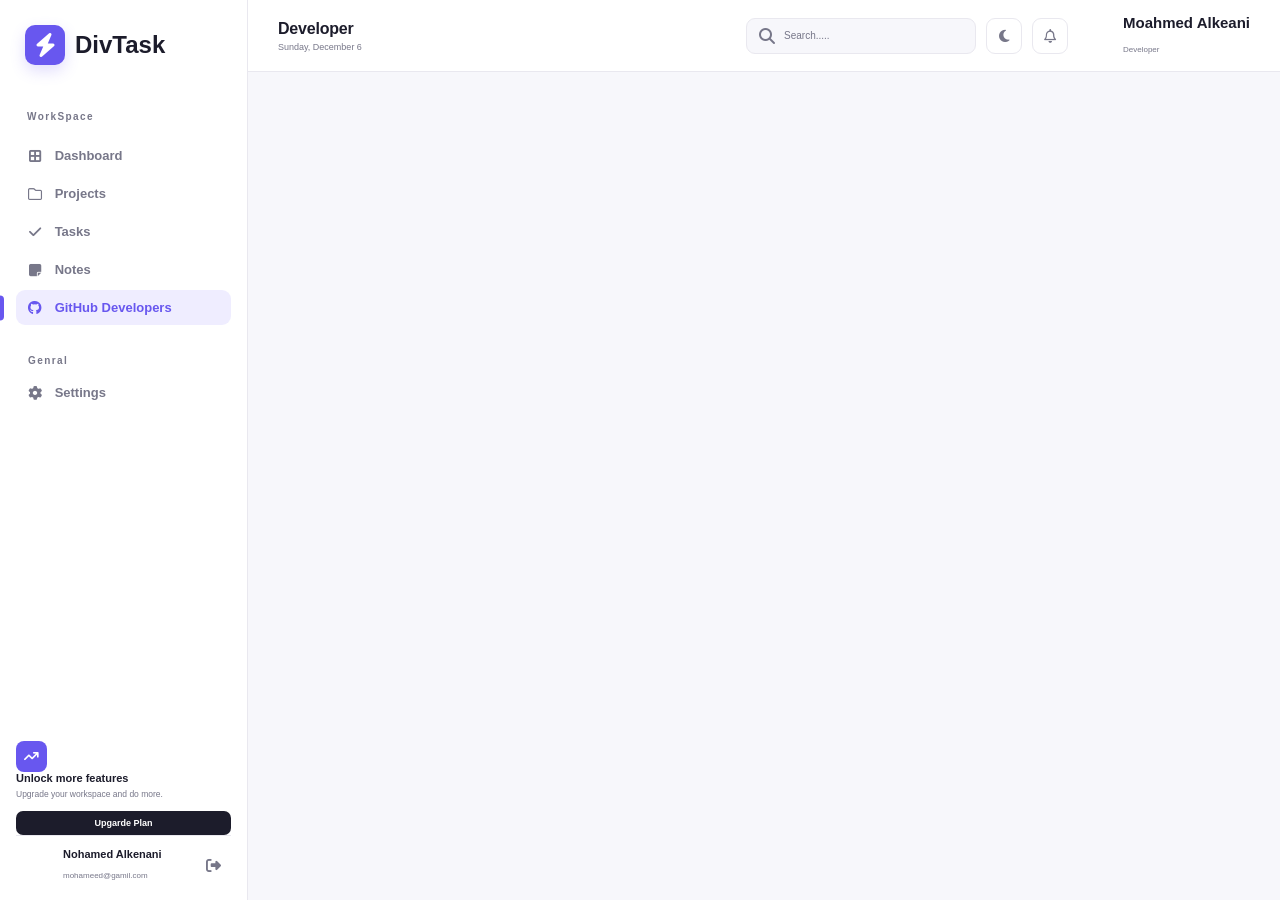
==== developers.html @ 30afe136 "Convert SideBar And Header To Components , build Logic Dark And Light Mode And Bulid Time  Logic For" ====
<!doctype html>
<html lang="en">
  <head>
    <meta charset="UTF-8" />
    <meta name="viewport" content="width=device-width, initial-scale=1.0" />
    <!--? Font Awesome -->
    <link
      rel="stylesheet"
      href="https://cdnjs.cloudflare.com/ajax/libs/font-awesome/6.7.2/css/all.min.css"
    />
    <link rel="stylesheet" href="./css/style.css" />
    <link rel="stylesheet" href="./css/responsive.css" />
    <title>Document</title>
  </head>
  <body>
    <!--? Start SideBar Container  -->
    <aside id="sidebar"></aside>
    <!--? End SideBar Container  -->

    <!--? Start Header Container  -->
    <header id="header"></header>
    <!--? End Header Container  -->

    <script src="./js/sidebar.js"></script>

    <script src="./js/main.js"></script>
  </body>
</html>
---- css/style.css ----
/* ? Root */

:root {
  font-family: "Inter", sans-serif;
  --primary: #6857ef;
  --primary-soft: #efedff;

  --bg: #f7f7fb;
  --surface: #ffffff;

  --text: #1c1c2b;
  --muted: #777789;

  --border: #e9e8ef;

  --purple: #6857ef;
  --purple-soft: #eeebff;

  --blue: #367de7;
  --blue-soft: #e8f1ff;

  --green: #15987d;
  --green-soft: #e3f7f0;

  --orange: #c18123;
  --orange-soft: #fff2dd;

  --red: #d95566;
  --red-soft: #fff0f1;

  --shadow: 0 8px 30px rgba(37, 31, 76, 0.055);
  --radius: 12px;
  --transition: 0.3s;

  --glass-important-bg: rgba(255, 244, 191, 0.55);
  --glass-important-border: rgba(255, 220, 100, 0.35);
  --glass-normal-bg: rgba(255, 255, 255, 0.55);
  --glass-normal-border: rgba(255, 255, 255, 0.4);
  --glass-blur: 12px;
}
/*? Dark Mode  */

body.dark {
  --bg: #12121a;
  --surface: #1b1b26;

  --text: #f1f0f7;
  --muted: #9b9aaa;

  --border: #30303e;

  --primary-soft: #2c2751;
  --purple-soft: #2c2751;
  --blue-soft: #1e304c;
  --green-soft: #193c34;
  --orange-soft: #44351f;
  --red-soft: #43252c;

  --shadow: 0 10px 30px rgba(0, 0, 0, 0.2);

  --glass-important-bg: rgba(255, 220, 100, 0.18);
  --glass-important-border: rgba(255, 220, 100, 0.25);
  --glass-normal-bg: rgba(255, 255, 255, 0.1);
  --glass-normal-border: rgba(255, 255, 255, 0.15);
}
/*? Global  */
* {
  box-sizing: border-box;
}
html {
  scroll-behavior: smooth;
}
body {
  margin: 0;
  padding: 0;
  background: var(--bg);
  color: var(--text);
  font-family: "Inter", sans-serif;
  transition:
    background var(--transition),
    color var(--transition);
}
button,
input {
  font-family: inherit;
}
button {
  cursor: pointer;
}
a {
  text-decoration: none;
}
p,
h2,
h2,
h3 {
  margin-top: 0;
}

/* ? Shared Color */
.stat-icon.purple,
.icon-date.purple,
.day.purple,
.btns.purple {
  background: var(--purple-soft);
  color: var(--purple);
}
.stat-icon.blue,
.icon-date.blue,
.day.blue,
.btns.blue {
  background: var(--blue-soft);
  color: var(--blue);
}
.stat-icon.orange,
.icon-date.orange,
.day.orange,
.btns.orange {
  background: var(--orange-soft);
  color: var(--orange);
}
.stat-icon.green,
.icon-date.green,
.day.green,
.btns.green {
  background: var(--green-soft);
  color: var(--green);
}
.stat-icon.red,
.icon-date.red,
.day.red,
.btns.red {
  background: var(--red-soft);
  color: var(--red);
}

/* ? SideBar  */
#sidebar {
  position: fixed;
  top: 0;
  left: 0;
  width: 248px;
  height: 100vh;
  display: flex;
  flex-direction: column;
  padding: 25px 16px 18px;
  background: var(--surface);
  border-right: 1px solid var(--border);
  z-index: 100;
  transition:
    background var(--transition),
    border-color var(--transition),
    transform var(--transition);
}

/* ? SideBar Logo  */
.logo {
  display: flex;
  align-items: center;
  gap: 10px;
  padding: 0 9px 28px;
  color: var(--text);
  font-size: 24px;
  font-weight: 700;
}
.logo .icon {
  width: 40px;
  height: 40px;
  display: grid;
  place-items: center;
  background: var(--primary);
  color: white;
  border-radius: 10px;
  font-size: 24px;
  box-shadow: 0 6px 15px rgba(104, 87, 239, 0.2);
}
.colse-bar {
  display: none;
  background: none;
  border: none;
  margin-left: 5px;
  color: var(--muted);
  font-size: 25px;
}
.list {
  flex: 1;
}
.list > p {
  margin: 18px 11px 10px;
  color: var(--muted);
  font-size: 10px;
  font-weight: 700;
  letter-spacing: 1.4px;
}
nav ul {
  padding: 0;
}
nav ul li {
  position: relative;
  display: flex;
  align-items: center;
  gap: 12px;
  margin-bottom: 3px;
  padding: 10px 12px;
  color: var(--muted);
  border-radius: 9px;
  font-size: 13px;
  font-weight: 600;
  transition:
    color var(--transition),
    background var(--transition);
}
nav ul li:not(.genral-tittle):hover {
  color: var(--text);
  background: var(--bg);
}
nav ul li i {
  width: 17px;
  text-align: center;
  font-size: 14px;
}
nav ul li a {
  width: 100%;
  font-size: inherit;
  color: inherit;
}

nav em {
  font-style: normal;
  font-size: 10px;
  color: var(--primary);
  background: var(--surface);
  padding: 2px 6px;
  border-radius: 10px;
}

nav ul li.active {
  color: var(--primary);
  background: var(--primary-soft);
}
nav ul li.active::before {
  content: "";
  position: absolute;
  left: -16px;
  top: 50%;
  width: 4px;
  height: 25px;
  background: var(--primary);
  border-radius: 0 5px 5px 0;
  transform: translateY(-50%);
}
nav ul li.genral-tittle {
  margin-top: 20px;
  padding: 10px 12px 6px;
  color: var(--muted);
  font-size: 10px;
  letter-spacing: 1.4px;
}
nav ul li.genral-tittle p {
  margin: 0;
}

/* ? SideBar Bottom */

#sidebar-bottom {
  margin-top: auto;
}
.upgarde > i {
  width: 31px;
  height: 31px;
  min-height: 31px;
  display: grid;
  place-items: center;
  background: var(--primary);
  color: white;
  border-radius: 8px;
  font-size: 13px;
}
.upgarde > div {
  flex: 1;
}
.upgarde > p {
  margin: 0 0 4px;
  color: var(--text);
  font-size: 11px;
  font-weight: 700;
}
.upgarde small {
  display: block;
  color: var(--muted);
  font-size: 8.5px;
  line-height: 1.5;
}
.upgarde button {
  width: 100%;
  margin-top: 10px;
  padding: 7px;
  border: 0;
  border-radius: 7px;
  background: var(--text);
  color: var(--surface);
  font-size: 9px;
  font-weight: 600;
  transition: var(--transition);
}
.upgarde button:hover {
  opacity: 0.85;
}
.info-user {
  display: flex;
  align-items: center;
  gap: 9px;
  padding: 12px 4px 0;
  border-top: 1px solid var(--border);
}
.imge-profile {
  width: 34px;
  height: 34px;
  min-height: 34px;
  display: grid;
  place-items: center;
  background: linear-gradient(145deg, var(--primary));
  color: white;
  border-radius: 9px;
  font-size: 9px;
  font-weight: 700;
}
.info-user > div:nth-child(2) {
  flex: 1;
  min-width: 0;
}
.info-user p {
  margin: 0 0 4px;
  color: var(--text);
  font-size: 11px;
  font-weight: 700;
}
.info-user small {
  color: var(--muted);
  font-size: 8px;
}

.log-out {
  border: 0;
  background-color: transparent;
  color: var(--muted);
  font-size: 15px;
  transition: var(--transition);
}
.log-out:hover {
  color: var(--red);
}
/*? Header */
#header {
  position: sticky;
  top: 0;
  z-index: 50;
  height: 72px;
  margin-left: 248px;
  padding: 0 30px;
  display: flex;
  align-items: center;
  justify-content: space-between;
  background: var(--surface);
  border-bottom: 1px solid var(--border);
  transition:
    background var(--transition),
    border-color var(--transition);
}
.section-name {
  display: flex;
  gap: 10px;
  align-items: center;
  position: relative;
}
.section-name h2 {
  margin: 0 0 4px;
  color: var(--text);
  font-size: 16px;
  letter-spacing: -0.2px;
}
.section-name .date {
  margin: 0;
  color: var(--muted);
  font-size: 9px;
}
.header-action {
  display: flex;
  align-items: center;
  gap: 10px;
}
.search-box {
  position: relative;
}
.search-box::before {
  content: "\f002";
  position: absolute;
  left: 13px;
  top: 50%;
  color: var(--muted);
  font-family: "Font Awesome 6 Free";
  font-weight: 900;
  transform: translateY(-50%);
  pointer-events: none;
}
.search-box input {
  width: 230px;
  height: 36px;
  padding: 0 12px 0 37px;
  outline: none;
  border: 1px solid var(--border);
  border-radius: 9px;
  background: var(--bg);
  color: var(--text);
  font-size: 10px;
  transition: var(--transition);
}
.search-box input::placeholder {
  color: var(--muted);
}

.search-box input:focus {
  border-color: var(--primary);
  box-shadow: 0 0 0 3px var(--primary-soft);
}

/*? Header Btns */
.btns {
  width: 36px;
  height: 36px;
  display: grid;
  place-items: center;
  border: 1px solid var(--border);
  border-radius: 9px;
  background: var(--surface);
  color: var(--muted);
  font-size: 14px;
  transition: var(--transition);
}

.btns:hover {
  color: var(--primary);
  background: var(--primary-soft);
  border-color: var(--primary);
}

.bar {
  display: none;
}

/*? Notifications  */
.notifications-list {
  display: none;
  position: absolute;
  width: 340px;
  overflow: hidden;
  text-align: center;
  top: 61px;
  right: 20px;
}

.notifications-list .heading p {
  margin: 0;
  font-size: 12px;
  font-weight: bold;
}
.notifications-list .heading button {
  font-size: 10px;
  color: var(--primary);
}
.notifications-list .icon {
  color: var(--purple);
  background: var(--purple-soft);
  width: 30px;
  height: 30px;
  font-size: 15px;
  margin: auto auto 15px;
  border-radius: 50%;
  display: flex;
  align-items: center;
  justify-content: center;
}
.notifications-list.open {
  display: block;
}
.notifications-list .reslut {
  padding: 22px 0 26px;
}
.notifications-list .reslut h2 {
  margin: 0;
  color: var(--muted);
  font-size: 14px;
}
/*? Header User  */
.header-user {
  display: flex;
  align-items: center;
  gap: 9px;
  margin-left: 2px;
}
.header-user .name {
  margin: 0 0 3px;
  color: var(--text);
  font-size: 10px;
}
.header-user .name small {
  color: var(--muted);
  font-size: 8px;
}

/* ? Page */
.page {
  min-height: calc(100vh - 72px);
  margin-left: 248px;
  padding: 28px 30px 40px;
  animation: feedUp 0.35s ease;
}
.welcome-section {
  display: flex;
  justify-content: space-between;
  align-items: center;
  margin-bottom: 25px;
}
.welcome-section > div:first-child > p {
  margin: 0 0 8px;
  color: var(--primary);
  font-size: 9px;
  font-weight: 800;
  letter-spacing: 1.5px;
}
.welcome-section .user-name {
  margin: 0 0 6px;
  color: var(--text);
  font-size: 25px;
  letter-spacing: -0.8px;
}

.welcome-section h3 {
  margin: 0;
  color: var(--muted);
  font-size: 11px;
  font-weight: 400;
}

/* ? Action Btn */
.control-btn {
  display: flex;
  gap: 8px;
}

.add-task,
.new-project {
  height: 37px;
  display: flex;
  align-items: center;
  justify-content: center;
  gap: 7px;
  padding: 0 14px;
  border-radius: 9px;
  font-size: 10px;
  font-weight: 600;
  transition: var(--transition);
}
.add-task:hover,
.new-project:hover {
  transform: translateY(-2px);
}
.add-task {
  background: var(--surface);
  color: var(--text);
  border: 1px solid var(--border);
}
.new-project {
  background: var(--primary);
  color: white;
  border: 1px solid var(--border);
}
/* ? Dashbaord State Grid */

.state-grid {
  display: grid;
  grid-template-columns: repeat(4, 1fr);
  gap: 14px;
  margin-bottom: 14px;
}
.state-card {
  padding: 16px;
  background: var(--surface);
  border: 1px solid var(--border);
  border-radius: 13px;
  box-shadow: var(--shadow);
  transition:
    transform var(--transition),
    background var(--transition),
    border-color var(--transition);
}
.state-card:hover {
  transform: translateY(-2px);
}
/* ? icons Container */

.icons {
  display: flex;
  align-items: center;
  justify-content: space-between;
}

.icons > button {
  border: 0;
  background: transparent;
  color: var(--muted);
  font-size: 15px;
}
.stat-icon {
  width: 35px;
  height: 35px;
  display: grid;
  place-items: center;
  border-radius: 9px;
  font-size: 14px;
}
.state-card > p {
  margin: 14px 0 4px;
  color: var(--muted);
  font-size: 10px;
}
.state-card > h2 {
  margin: 0 0 5px;
  color: var(--text);
  font-size: 23px;
}
.state-card small {
  color: var(--muted);
  font-size: 8.5px;
}
.state-card small.positive {
  color: var(--green);
}
.stat-value {
  display: flex;
  justify-content: space-between;
  align-items: center;
}
.mini-range {
  width: 27px;
  height: 27px;
  border-radius: 50%;
  background: conic-gradient(var(--primary) 68%, var(--border) 0);
  display: grid;
  place-items: center;
}

/*? Dashboard Grid  */

.dashboard-grid {
  display: grid;
  grid-template-columns: repeat(2, minmax(0, 1fr));
  gap: 20px;
  margin-top: 24px;
}
.card {
  padding: 17px;
  background-color: var(--surface);
  border: 1px solid var(--border);
  border-radius: 13px;
  box-shadow: var(--shadow);
  transition:
    background var(--transition),
    border-color var(--transition);
}
.heading-card {
  display: flex;
  align-items: center;
  justify-content: space-between;
}
.heading-card h3 {
  margin: 0;
  color: var(--text);
  font-size: 13px;
}
.heading-card > .btns {
  width: 31px;
  height: 31px;
  font-size: 12px;
}
.card-description {
  margin: 5px 0 15px;
  color: var(--muted);
  font-size: 9px;
}
.veiw-all {
  display: flex;
  align-items: center;
  cursor: pointer;
  gap: 6px;
  border: 0;
  background: transparent;
  color: var(--primary);
  font-size: 9px;
  font-weight: 600;
  transition: var(--transition);
}
.veiw-all i {
  font-size: 8px;
}
.veiw-all:hover {
  gap: 9px;
}

/*? Dashboard Project Rows */
.project-rows {
  margin-top: 11px;
}
.project-row {
  display: flex;
  align-items: center;
  gap: 10px;
  padding: 9px 0;
}

.project-info {
  flex: 1;
  min-width: 0;
}
.project-info > div:first-child {
  display: flex;
  align-items: center;
  justify-content: space-between;
  margin-bottom: 7px;
}
.project-row b {
  color: var(--text);
  font-size: 10px;
}

.project-info small {
  color: var(--muted);
  font-size: 8px;
}

/* ? Progress Bar */

.progress {
  width: 100%;
  height: 5px;
  overflow: hidden;
  background: var(--bg);
  border-radius: 10px;
}
.progress span {
  display: block;
  height: 100%;
  border-radius: inherit;
  transform: width 0.8s ease;
}
.progress span.pruple {
  background: var(--purple);
}
.progress span.blue {
  background: var(--blue);
}
.progress span.green {
  background: var(--green);
}
.progress span.orange {
  background: var(--orange);
}
.progress span.red {
  background: var(--red);
}
.present {
  min-width: 30px;
  color: var(--text);
  text-align: right;
  font-size: 10px;
  font-weight: 600;
}

/*? Upcoming Deadline  */
.deadline-list {
  display: flex;
  align-items: center;
  gap: 10px;
  padding: 10px 0;
  border-bottom: 1px solid var(--border);
}
.deadline-list:last-child {
  border-bottom: 0;
}
.icon-date {
  width: 34px;
  height: 38px;
  min-width: 34px;
  display: grid;
  place-items: center;
  text-align: center;
  border-radius: 8px;
}

.icon-date b {
  font-size: 12px;
}
.icon-date small {
  font-size: 7px;
}
.deadline-list .info {
  flex: 1;
  min-width: 0;
}
.deadline-list .info {
  margin: 0 0 4px;
  color: var(--text);
  font-size: 9px;
}
.day {
  width: max-content;
  padding: 4px 7px;
  border-radius: 10px;
  font-size: 7px;
  font-weight: 600;
}
/* ? Tasks Table */
.recent-tasks {
  margin-top: 24px;
}
.table-rows .table-head {
  padding: 12px 6px 9px;
  color: var(--muted);
  font-size: 7.5px;
  font-weight: 700;
  letter-spacing: 0.5px;
  border-top: 1px solid var(--border);
  margin-top: 10px;
}

.table-rows .table-head,
.table-rows .table-body > div {
  display: grid;
  grid-template-columns: 2.1fr 1.5fr 0.8fr 1fr 0.75fr 25px;
  align-items: center;
  gap: 12px;
}

.table-rows .table-body > div {
  padding: 12px 6px;
  border-top: 1px solid var(--border);
  font-size: 9px;
}

.table-rows .table-body div b:first-of-type {
  display: flex;
  align-items: center;
  gap: 5px;
}

.table-rows .table-body div span:first-of-type {
  color: var(--muted);
}

.table-rows .table-body div .due-date {
  display: flex;
  align-items: center;
  gap: 5px;
}

.table-rows .table-body div .due-date.crrunt {
  color: var(--red);
}

.table-rows .table-body div .due-date.tomorrow {
  color: var(--purple);
}

.table-rows .table-body div .due-date.other {
  color: var(--muted);
}

.table-rows .table-body div > button {
  background: none;
  border: none;
  color: var(--muted);
}

input[type="checkbox"]:checked + span {
  text-decoration: line-through;
}
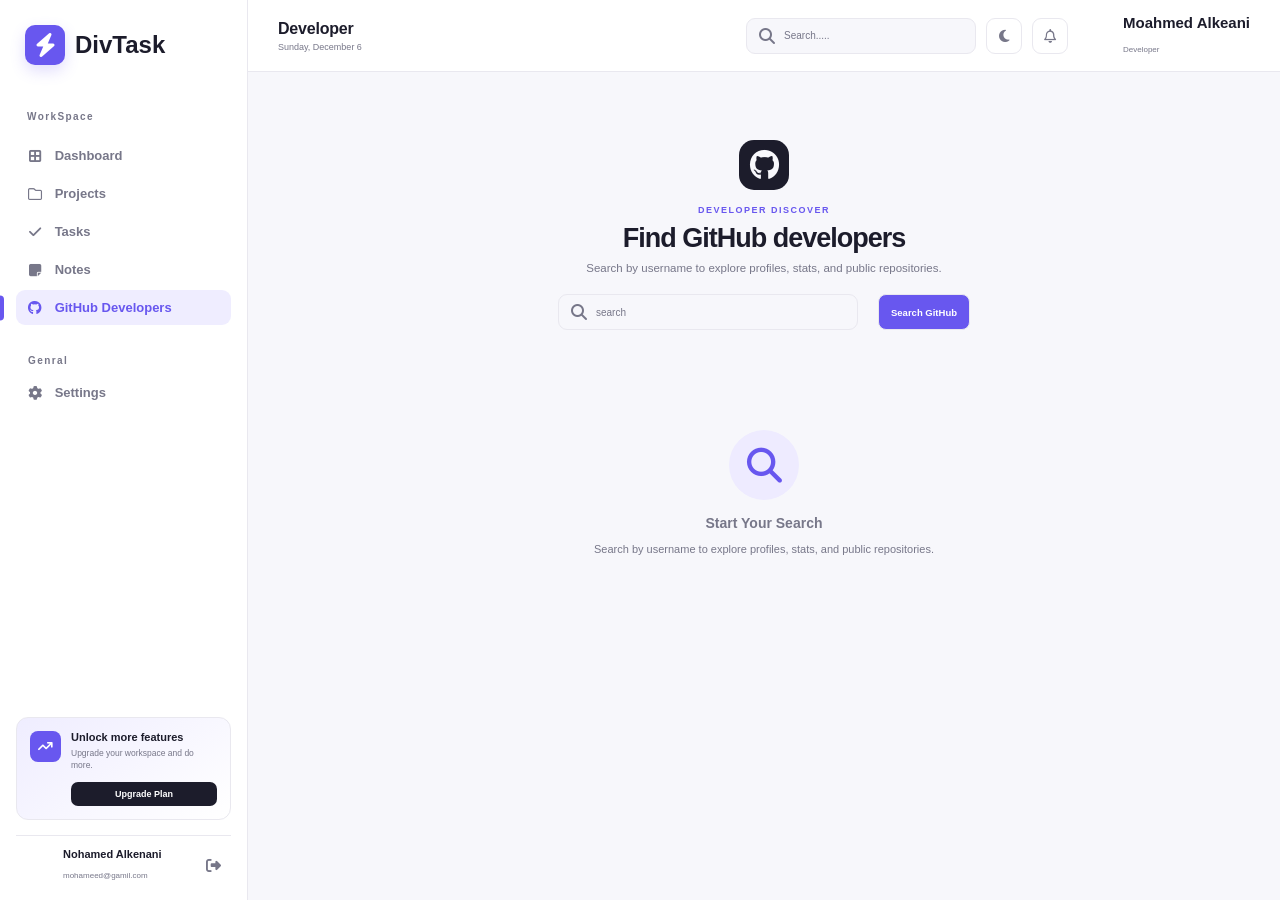
==== commit 3f8b2dcd: "Bulid  All Page In Website And Styling All Page" ====
--- a/developers.html
+++ b/developers.html
@@ -20,7 +20,41 @@
     <!--? Start Header Container  -->
     <header id="header"></header>
     <!--? End Header Container  -->
-
+    <!--? Start Dev Page  -->
+    <div class="page developer">
+      <!--? Start GitHub Hero  -->
+      <div class="github-hero">
+        <div class="icon"><i class="fa-brands fa-github"></i></div>
+        <p>DEVELOPER DISCOVER</p>
+        <h1>Find GitHub developers</h1>
+        <h3>
+          Search by username to explore profiles, stats, and public
+          repositories.
+        </h3>
+        <!--? Start Tolbar Search  -->
+        <div class="tolbar">
+          <div class="search-box">
+            <input type="text" placeholder="search" class="repo-user" />
+          </div>
+          <button class="searchBtn">Search GitHub</button>
+        </div>
+        <!--? End Tolbar Search  -->
+      </div>
+      <!--? End GitHub Hero  -->
+      <div class="result-search">
+        <div class="empty-result">
+          <div>
+            <i class="fas fa-search"></i>
+          </div>
+          <h2>Start Your Search</h2>
+          <p>
+            Search by username to explore profiles, stats, and public
+            repositories.
+          </p>
+        </div>
+      </div>
+    </div>
+    <!--? End Dev Page  -->
     <script src="./js/sidebar.js"></script>
 
     <script src="./js/main.js"></script>
--- a/css/style.css
+++ b/css/style.css
@@ -115,23 +115,56 @@
 .stat-icon.orange,
 .icon-date.orange,
 .day.orange,
-.btns.orange {
+.btns.orange,
+.badge.Meduim {
   background: var(--orange-soft);
   color: var(--orange);
 }
 .stat-icon.green,
 .icon-date.green,
 .day.green,
-.btns.green {
+.btns.green,
+.badge.low {
   background: var(--green-soft);
   color: var(--green);
 }
 .stat-icon.red,
 .icon-date.red,
 .day.red,
-.btns.red {
+.btns.red,
+.badge.High {
   background: var(--red-soft);
   color: var(--red);
+}
+
+/* ? Task Padges */
+
+.badge {
+  width: max-content;
+  padding: 3px 7px;
+  border-radius: 10px;
+  font-size: 7px;
+  font-weight: 600px;
+}
+.badge.state-in-Progress {
+  color: var(--orange);
+  background: var(--orange-soft);
+}
+.badge.state-in-Complited {
+  color: var(--green);
+  background: var(--green-soft);
+}
+.badge.state-in-Overdue {
+  color: var(--red);
+  background: var(--red-soft);
+}
+.badge.state-in-Todo {
+  color: var(--primary);
+  background: var(--primary-soft);
+}
+.badge.type {
+  color: var(--purple);
+  background: var(--purple-soft);
 }
 
 /* ? SideBar  */
@@ -265,10 +298,21 @@
 #sidebar-bottom {
   margin-top: auto;
 }
-.upgarde > i {
+.upgrade {
+  display: flex;
+  align-items: flex-start;
+  gap: 10px;
+  margin-bottom: 15px;
+  padding: 13px;
+  background: linear-gradient(145deg, var(--primary-soft), var(--surface));
+  border: 1px solid var(--border);
+  border-radius: 12px;
+}
+
+.upgrade > i {
   width: 31px;
   height: 31px;
-  min-height: 31px;
+  min-width: 31px;
   display: grid;
   place-items: center;
   background: var(--primary);
@@ -276,22 +320,26 @@
   border-radius: 8px;
   font-size: 13px;
 }
-.upgarde > div {
+
+.upgrade > div {
   flex: 1;
 }
-.upgarde > p {
+
+.upgrade p {
   margin: 0 0 4px;
   color: var(--text);
   font-size: 11px;
   font-weight: 700;
 }
-.upgarde small {
+
+.upgrade small {
   display: block;
   color: var(--muted);
   font-size: 8.5px;
   line-height: 1.5;
 }
-.upgarde button {
+
+.upgrade button {
   width: 100%;
   margin-top: 10px;
   padding: 7px;
@@ -303,7 +351,8 @@
   font-weight: 600;
   transition: var(--transition);
 }
-.upgarde button:hover {
+
+.upgrade button:hover {
   opacity: 0.85;
 }
 .info-user {
@@ -515,27 +564,31 @@
   padding: 28px 30px 40px;
   animation: feedUp 0.35s ease;
 }
-.welcome-section {
+.welcome-section,
+.page-heading {
   display: flex;
   justify-content: space-between;
   align-items: center;
   margin-bottom: 25px;
 }
-.welcome-section > div:first-child > p {
+.welcome-section > div:first-child > p,
+.page-heading div:first-child > p {
   margin: 0 0 8px;
   color: var(--primary);
   font-size: 9px;
   font-weight: 800;
   letter-spacing: 1.5px;
 }
-.welcome-section .user-name {
+.welcome-section .user-name,
+.page-heading .user-name {
   margin: 0 0 6px;
   color: var(--text);
   font-size: 25px;
   letter-spacing: -0.8px;
 }
 
-.welcome-section h3 {
+.welcome-section h3,
+.page-heading h3 {
   margin: 0;
   color: var(--muted);
   font-size: 11px;
@@ -549,7 +602,8 @@
 }
 
 .add-task,
-.new-project {
+.new-project,
+.new-note {
   height: 37px;
   display: flex;
   align-items: center;
@@ -562,7 +616,8 @@
   transition: var(--transition);
 }
 .add-task:hover,
-.new-project:hover {
+.new-project:hover,
+.new-note:hover {
   transform: translateY(-2px);
 }
 .add-task {
@@ -570,7 +625,8 @@
   color: var(--text);
   border: 1px solid var(--border);
 }
-.new-project {
+.new-project,
+.new-note {
   background: var(--primary);
   color: white;
   border: 1px solid var(--border);
@@ -820,7 +876,9 @@
   font-weight: 600;
 }
 /* ? Tasks Table */
-.recent-tasks {
+
+.recent-tasks,
+.task-table {
   margin-top: 24px;
 }
 .table-rows .table-head {
@@ -863,15 +921,15 @@
   gap: 5px;
 }
 
-.table-rows .table-body div .due-date.crrunt {
+.table-rows .table-body div .due-day.crrunt {
   color: var(--red);
 }
 
-.table-rows .table-body div .due-date.tomorrow {
+.table-rows .table-body div .due-day.tomorrow {
   color: var(--purple);
 }
 
-.table-rows .table-body div .due-date.other {
+.table-rows .table-body div .due-day.other {
   color: var(--muted);
 }
 
@@ -884,3 +942,528 @@
 input[type="checkbox"]:checked + span {
   text-decoration: line-through;
 }
+
+/*? Animation   */
+
+@keyframes feedUp {
+  from {
+    opacity: 0;
+    transform: translateY(8px);
+  }
+  to {
+    opacity: 1;
+    transform: translateY(0);
+  }
+}
+
+/* ? tolbar  */
+
+.tolbar {
+  display: flex;
+  flex-wrap: wrap;
+  gap: 20px;
+}
+.tolbar .search-box input {
+  width: 300px;
+}
+
+.tolbar button {
+  border: 1px solid var(--border);
+  background: var(--surface);
+  color: var(--muted);
+  border-radius: 8px;
+  padding: 8px 12px;
+  font-size: 9.5px;
+}
+.tolbar button.active {
+  background: var(--primary-soft);
+  color: var(--primary);
+  border-color: #cfc8ff;
+}
+.project .cards {
+  display: grid;
+  grid-template-columns: repeat(auto-fill, minmax(290px, 1fr));
+  gap: 14px;
+  margin-top: 50px;
+}
+
+/*? Project Items Action  */
+
+.item-actions {
+  position: relative;
+}
+
+.item-actions summary {
+  display: flex;
+  cursor: pointer;
+  list-style: none;
+  color: var(--muted);
+  font-size: 12px;
+}
+
+.item-actions > div {
+  display: none;
+  position: absolute;
+  right: 0;
+  top: 120%;
+  z-index: 60;
+  min-width: 112px;
+  padding: 4px;
+  background: var(--surface);
+  border: 1px solid var(--border);
+  border-radius: 12px;
+  box-shadow: var(--shadow);
+}
+
+.item-actions > div.open {
+  display: block;
+}
+
+.item-actions button {
+  width: 100%;
+  display: flex;
+  align-items: center;
+  gap: 8px;
+  padding: 8px;
+  text-align: left;
+  border: 0;
+  background: none;
+  color: var(--text);
+  font-size: 12px;
+  border-radius: 10px;
+}
+
+.item-actions button:hover {
+  background: var(--primary-soft);
+}
+
+/*? Project Card  */
+
+.project .cards > div .project-card {
+  flex: 1;
+}
+.project .cards .project-card {
+  background: var(--surface);
+  border: 1px solid var(--border);
+  box-shadow: var(--shadow);
+  border-radius: 15px;
+  padding: 14px;
+  transition: var(--transition);
+}
+.project .card .project-card:hover {
+  transform: translateY(-2px);
+}
+
+.project .project-card .project-meta {
+  display: flex;
+  justify-content: space-between;
+  margin: 15px 0;
+}
+.project .project-card h3 {
+  color: var(--text);
+  font-size: 13px;
+  margin: 11px 0 16px;
+}
+.project .project-card p {
+  font-size: 9px;
+  line-height: 1.6;
+}
+
+.project .project-card .info > div {
+  display: flex;
+  justify-content: space-between;
+}
+
+.project .project-card .info span {
+  display: flex;
+  width: 50%;
+  height: 5px;
+  border-radius: 10px;
+}
+
+.project .project-card .info span.purple {
+  background: var(--purple);
+}
+.project .project-card .info span.red {
+  background: var(--red);
+}
+.project .project-card .info span.green {
+  background: var(--green);
+}
+.project .project-card .info span.orange {
+  background: var(--orange);
+}
+.project .project-card .info span.blue {
+  background: var(--blue);
+}
+
+.project .project-card .project-card-foot {
+  display: flex;
+  justify-content: space-between;
+  color: var(--muted);
+  margin-top: 13px;
+  padding-top: 12px;
+  font-size: 8px;
+  border-top: 1px solid var(--border);
+}
+.project .project-card .project-card-foot span {
+  display: flex;
+  gap: 5px;
+}
+.project .project-card .open-project {
+  width: 100%;
+  color: var(--primary);
+  justify-content: center;
+  align-items: center;
+  margin-top: 13px;
+  font-size: 9px;
+  font-weight: 600;
+  background: var(--primary-soft);
+  border-width: 0;
+  border-style: none;
+  border-color: currentColor;
+  border-image: none;
+  border-radius: 8px;
+  gap: 4px;
+  padding: 8px;
+}
+
+/*? Tasks Summary */
+.task-summray,
+.note-summary {
+  display: grid;
+  grid-template-columns: repeat(4, 1fr);
+  gap: 13px;
+  margin-top: 50px;
+}
+.task-summray .card,
+.note-summary .card {
+  display: flex;
+  align-items: center;
+  gap: 10px;
+  padding: 12px 14px;
+  background: var(--surface);
+  border: 1px solid var(--border);
+  border-radius: 11px;
+}
+.task-summray .card .info h3,
+.note-summary .card .info h3 {
+  margin: 0 0 5px 0;
+  color: var(--text);
+}
+
+.task-summray .card .info p,
+.note-summary .card .info p {
+  font-size: 10px;
+  color: var(--muted);
+}
+
+/* ? Note Summary */
+.note-section .note-summary {
+  grid-template-columns: repeat(3, 1fr);
+  margin: 50px 0;
+}
+.note-section .search-box input {
+  width: 500px;
+}
+.note-section .note-cards {
+  display: grid;
+  grid-template-columns: repeat(auto-fill, minmax(290px, 1fr));
+  gap: 14px;
+  margin-top: 25px;
+}
+.note-cards .card {
+  padding: 19px;
+  min-height: 210px;
+  display: flex;
+  flex-direction: column;
+  justify-content: space-between;
+}
+.note-cards .card.important {
+  background: var(--glass-important-bg);
+  backdrop-filter: blur(var(--glass-blur));
+  border: 1px solid var(--glass-important-border);
+}
+.note-cards .card.normal {
+  background: var(--glass-normal-bg);
+  backdrop-filter: blur(var(--glass-blur));
+  border: 1px solid var(--glass-normal-border);
+}
+.note-section .note-cards .card div {
+  display: flex;
+  justify-content: space-between;
+  color: var(--muted);
+}
+.note-section .note-cards .card div .add-del {
+  cursor: pointer;
+  display: flex;
+  gap: 10px;
+}
+.note-section .note-cards .card div .add-del button {
+  padding: 0;
+  width: 24px;
+  height: 24px;
+  display: grid;
+  place-items: center;
+  background: none;
+  border: 0;
+  color: var(--muted);
+  cursor: pointer;
+  font-size: 12px;
+  transition:
+    color var(--transition),
+    transform var(--transition);
+}
+.note-section .note-cards .card div .add-del button:hover {
+  color: var(--primary);
+  transform: translateY(-2px);
+}
+.note-section .note-cards .card > b {
+  font-size: 13px;
+  overflow-wrap: anywhere;
+}
+.note-section .note-cards .card > p {
+  font-size: 12px;
+  color: var(--muted);
+  display: -webkit-box;
+  overflow: hidden;
+  overflow-wrap: anywhere;
+}
+
+.note-section .note-cards .card > span {
+  color: var(--muted);
+  margin-top: 40px;
+  font-size: 10px;
+}
+
+/*? Developer Page */
+.developer .github-hero {
+  text-align: center;
+  margin-top: 40px;
+}
+.developer .github-hero .icon {
+  background: var(--text);
+  width: 50px;
+  height: 50px;
+  font-size: 30px;
+  margin: auto auto 15px;
+  color: var(--bg);
+  display: flex;
+  justify-content: center;
+  align-items: center;
+  border-radius: 15px;
+}
+
+.developer .github-hero p {
+  font-size: 9px;
+  letter-spacing: 1.5px;
+  font-weight: 800;
+  color: var(--primary);
+  margin: 0 0 8px;
+}
+.developer .github-hero h1 {
+  font-size: 27px;
+  margin: 0 0 8px;
+  letter-spacing: -1px;
+}
+.developer .github-hero h3 {
+  font-size: 11.5px;
+  color: var(--muted);
+  font-weight: 400;
+  margin: 0;
+}
+.developer .github-hero .tolbar {
+  margin-top: 20px;
+  justify-content: center;
+}
+.developer .github-hero .tolbar button {
+  background: var(--primary);
+  color: #fff;
+  font-weight: bold;
+  transition: var(--transition);
+}
+.developer .github-hero .tolbar button:hover {
+  transform: translateY(-2px);
+}
+.developer .result-search {
+  margin-top: 50px;
+}
+.developer .empty-result {
+  text-align: center;
+  margin-top: 100px;
+}
+.developer .empty-result > div {
+  color: var(--purple);
+  background: var(--purple-soft);
+  width: 70px;
+  height: 70px;
+  font-size: 35px;
+  margin: auto auto 15px;
+  border-radius: 50%;
+  display: flex;
+  justify-content: center;
+  align-items: center;
+}
+.developer .empty-result h2 {
+  color: var(--muted);
+  font-size: 14px;
+}
+.developer .empty-result p {
+  color: var(--muted);
+  font-size: 11px;
+}
+
+/*? Settings Page */
+.settings-section .settings-layout .profile-edit {
+  display: flex;
+  flex-wrap: wrap;
+  gap: 15px;
+}
+.profile-edit .instructs button {
+  height: 37px;
+  border-radius: 9px;
+  padding: 0 14px;
+  display: inline-flex;
+  gap: 7px;
+  align-items: center;
+  justify-content: center;
+  font-size: 11px;
+  font-width: 600;
+  transition: 0.2s;
+  color: var(--text);
+  background: var(--surface);
+  border: 1px solid var(--border);
+}
+.profile-edit .instructs button:hover {
+  transform: translateY(-2px);
+}
+.profile-edit .instructs p {
+  color: var(--muted);
+  font-size: 9px;
+  margin-top: 10px;
+  font-width: 700;
+}
+.settings-layout .form-grid {
+  display: grid;
+  grid-template-columns: 1fr 1fr;
+  gap: 12px;
+}
+.settings-layout .form-grid label {
+  font-size: 9px;
+  font-weight: 600;
+}
+.settings-layout .form-grid label.full {
+  grid-column: 1/-1;
+}
+textarea {
+  padding: 0;
+  margin-top: 12px;
+}
+.imge-profile.has-photo {
+  background-size: cover;
+  background-position: center;
+  background-repeat: no-repeat;
+  color: transparent;
+}
+/* ?Settings Action */
+.settings-actions {
+  display: flex;
+  justify-content: flex-end;
+  gap: 8px;
+  margin-top: 18px;
+  padding-top: 15px;
+  border-top: 1px solid var(--border);
+}
+
+.settings-actions button {
+  height: 37px;
+  border-radius: 9px;
+  padding: 0 14px;
+  display: inline-flex;
+  gap: 7px;
+  align-items: center;
+  justify-content: center;
+  font-size: 11px;
+  font-weight: 600;
+  border: none;
+  transition: 0.2s;
+  cursor: pointer;
+}
+
+.settings-actions button:hover {
+  transform: translateY(-2px);
+}
+
+.settings-actions .save-profile {
+  color: white;
+  background: var(--primary);
+  border: 1px solid var(--primary);
+  box-shadow: 0 7px 16px #6857ef30;
+}
+
+.settings-actions .reset-profile {
+  color: var(--text);
+  background: var(--surface);
+  border: 1px solid var(--border);
+}
+
+/*? Settings Data  */
+.settings-section .settings-layout {
+  display: grid;
+  grid-template-columns: 1fr 1fr;
+  gap: 13px;
+  align-items: start;
+}
+
+.settings-section .settings-layout .profile-edit {
+  margin-bottom: 20px;
+}
+
+.settings-section .settings-data .heading-card p {
+  margin: 0;
+  color: var(--muted);
+  font-size: 9px;
+  font-weight: 600;
+}
+
+.settings-section .data-rows {
+  display: grid;
+  gap: 9px;
+  margin-top: 16px;
+}
+
+.settings-section .data-rows div {
+  display: flex;
+  align-items: center;
+  justify-content: space-between;
+  padding: 9px 12px;
+  background: var(--bg);
+  border: 1px solid var(--border);
+  border-radius: 9px;
+  font-size: 10px;
+  font-weight: 600;
+}
+
+.settings-section .data-rows span {
+  color: var(--muted);
+}
+
+.settings-section .data-rows b {
+  color: var(--primary);
+}
+
+/*? Shard From Inputs  */
+.form-grid input,
+.form-grid textarea {
+  display: block;
+  width: 100%;
+  box-sizing: border-box;
+  margin-top: 6px;
+  font-size: 10px;
+  padding: 9px;
+  border: 1px solid var(--border);
+  border-radius: 8px;
+  background: var(--bg);
+  color: var(--text);
+  outline: 0;
+}
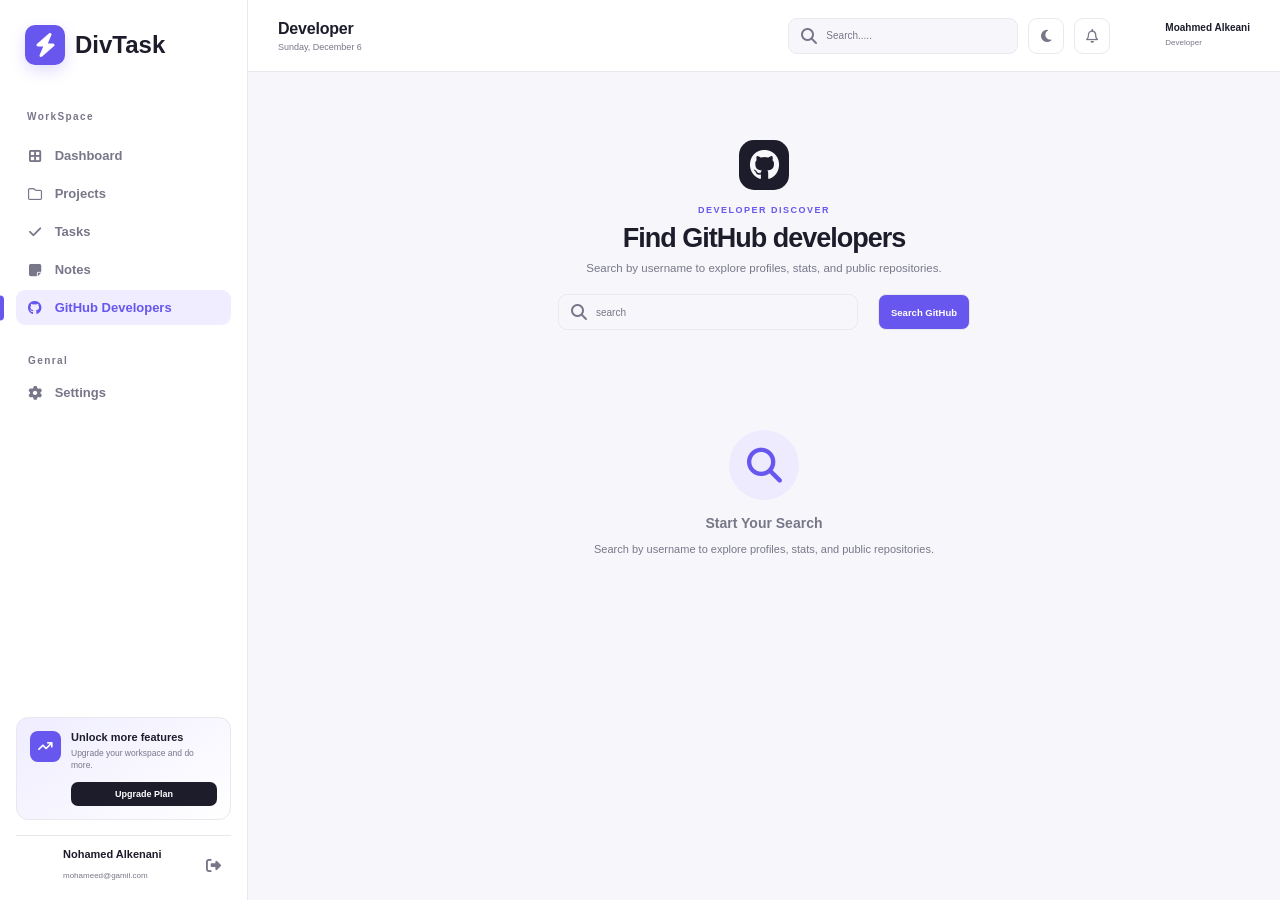
==== commit cf31947a: "Bulid Add Task , Add Project and Add Note In All Page" ====
--- a/developers.html
+++ b/developers.html
@@ -13,6 +13,10 @@
     <title>Document</title>
   </head>
   <body>
+    <!--? Start Mobile Overlay  -->
+    <div class="mobile-overlay"></div>
+    <!--? End Mobile Overlay  -->
+
     <!--? Start SideBar Container  -->
     <aside id="sidebar"></aside>
     <!--? End SideBar Container  -->
--- a/css/style.css
+++ b/css/style.css
@@ -186,6 +186,19 @@
     transform var(--transition);
 }
 
+#sidebar.open {
+  transform: translateX(0);
+}
+.mobile-overlay {
+  display: none;
+  position: fixed;
+  inset: 0;
+  background: #0006;
+  z-index: 70;
+}
+.mobile-overlay.show {
+  display: block;
+}
 /* ? SideBar Logo  */
 .logo {
   display: flex;
@@ -207,7 +220,7 @@
   font-size: 24px;
   box-shadow: 0 6px 15px rgba(104, 87, 239, 0.2);
 }
-.colse-bar {
+.close-bar {
   display: none;
   background: none;
   border: none;
@@ -552,6 +565,14 @@
   color: var(--text);
   font-size: 10px;
 }
+.header-profile-name {
+  margin: 0;
+}
+.header-user .name h2 {
+  margin: 0 0 3px;
+  color: var(--text);
+  font-size: 10px;
+}
 .header-user .name small {
   color: var(--muted);
   font-size: 8px;
@@ -631,12 +652,171 @@
   color: white;
   border: 1px solid var(--border);
 }
+
+/*? Btn Overlay */
+
+.btn-overlay {
+  display: none;
+  position: fixed;
+  z-index: 101;
+  inset: 0;
+  background: #11102c84;
+  backdrop-filter: blur(4px);
+  animation: feedIn 0.2s;
+}
+.btn-overlay.show {
+  display: grid;
+}
+/*? Add Task And Add Project Modals */
+.add-list,
+.project-list {
+  position: fixed;
+  left: 50%;
+  top: 50%;
+  transform: translate(-50%, -50%);
+  z-index: 102;
+  display: none;
+  width: 470px;
+  max-width: 100vw;
+  padding: 15px;
+}
+.add-list.show,
+.project-list.show {
+  display: block;
+}
+.modal {
+  width: 440px;
+  max-width: 100%;
+  max-height: 92vh;
+  overflow: hidden;
+  background: var(--surface);
+  border: 1px solid var(--border);
+  border-radius: 15px;
+  box-shadow: 0 30px 80px #0004;
+}
+.modal-head {
+  display: flex;
+  align-items: center;
+  gap: 11px;
+  padding: 17px;
+  border-bottom: 1px solid var(--border);
+  position: relative;
+  z-index: 200;
+}
+.modal-head .modal-icon {
+  width: 36px;
+  height: 36px;
+  display: grid;
+  place-items: center;
+  border-radius: 9px;
+  background: var(--primary-soft);
+  color: var(--primary);
+}
+.modal-head > div:nth-child(2) {
+  flex: 1;
+}
+.modal-head h2 {
+  font-size: 14px;
+  margin: 0;
+}
+.modal-head p {
+  font-size: 8px;
+  color: var(--muted);
+  margin: 4px 0 0;
+}
+.modal-head button {
+  background: none;
+  border: none;
+  font-size: 18px;
+}
+
+.modal-body {
+  display: grid;
+  grid-template-columns: 1fr 1fr;
+  gap: 13px;
+  padding: 17px;
+}
+.modal-body label:nth-child(2) {
+  grid-column: 1/-1;
+}
+.modal-body textarea {
+  height: 70px;
+}
+
+.color-row {
+  display: flex;
+  gap: 7px;
+  margin-top: 8px;
+}
+.color-row button {
+  width: 22px;
+  height: 22px;
+  border: 2px solid var(--surface);
+  outline: 1px solid var(--border);
+  border-radius: 50%;
+  transition: var(--transition);
+}
+.color-row button:first-child {
+  background: var(--purple);
+}
+.color-row button:nth-child(2) {
+  background: var(--red);
+}
+.color-row button:nth-child(3) {
+  background: var(--green);
+}
+.color-row button:nth-child(4) {
+  background: var(--orange);
+}
+.color-row button:nth-child(5) {
+  background: var(--blue);
+}
+.color-row button.active {
+  transform: scale(1.3);
+}
+/*? Modal Footer  */
+.modal-foot {
+  display: flex;
+  justify-content: flex-end;
+  gap: 8px;
+  padding: 13px 17px;
+  border-top: 1px solid var(--border);
+}
+.modal-foot .btn {
+  height: 37px;
+  border-radius: 9px;
+  padding: 0 14px;
+  display: inline-flex;
+  gap: 7px;
+  align-items: center;
+  justify-content: center;
+  font-size: 11px;
+  font-weight: 600;
+  transition: 0.2s;
+  border: none;
+}
+.modal-foot .btn:hover {
+  transform: translateY(-2px);
+}
+.modal-foot .create-task,
+.modal-foot .create-note {
+  color: white;
+  background: var(--primary);
+  border: 1px solid var(--primary);
+  box-shadow: 0 7px 16px #6857ef30;
+}
+.modal-foot .cancel {
+  color: var(--text);
+  background: var(--surface);
+  border: 1px solid var(--border);
+}
+
 /* ? Dashbaord State Grid */
 
 .state-grid {
   display: grid;
   grid-template-columns: repeat(4, 1fr);
-  gap: 14px;
+  gap: 13px;
   margin-bottom: 14px;
 }
 .state-card {
@@ -1454,16 +1634,23 @@
 
 /*? Shard From Inputs  */
 .form-grid input,
-.form-grid textarea {
+.form-grid textarea,
+.modal-body input,
+.modal-body textarea,
+.modal-body select {
   display: block;
   width: 100%;
   box-sizing: border-box;
   margin-top: 6px;
-  font-size: 10px;
   padding: 9px;
   border: 1px solid var(--border);
   border-radius: 8px;
   background: var(--bg);
   color: var(--text);
   outline: 0;
-}
+  font-size: 10px;
+}
+textarea {
+  height: 65px;
+  resize: none;
+}
--- a/css/responsive.css
+++ b/css/responsive.css
@@ -0,0 +1,150 @@
+/*? Tablets & Small Laptops */
+
+@media (max-width: 1190px) {
+  /*? Layout */
+
+  .page,
+  #header {
+    margin-left: 0;
+  }
+
+  /*? Sidebar */
+
+  #sidebar {
+    transform: translateX(-100%);
+    box-shadow: 20px 0 50px #0002;
+  }
+
+  #sidebar.open .close-bar {
+    display: block;
+  }
+
+  .bar {
+    display: block;
+  }
+
+  .close-bar {
+    display: none;
+  }
+
+  /*? Header */
+
+  .header-action .search-box {
+    display: none;
+  }
+
+  /*? Dashboard */
+
+  .dashboard-grid {
+    grid-template-columns: 1fr;
+    gap: 5px;
+  }
+}
+
+/*? Tablets */
+
+@media (max-width: 1110px) {
+  /*? Summary Grids */
+
+  .state-grid,
+  .task-summary,
+  .note-section .note-summary {
+    grid-template-columns: repeat(2, 1fr);
+  }
+}
+
+/*? Mobile */
+
+@media (max-width: 768px) {
+  /*? Brand */
+
+  .brand h2 {
+    font-size: 14px;
+  }
+
+  .brand .date {
+    font-size: 7px;
+  }
+
+  /*? Single-Column Grids */
+
+  .state-grid,
+  .task-summray,
+  .note-section .note-summary,
+  .repo-grid {
+    grid-template-columns: 1fr;
+  }
+
+  /*? Page Headings */
+
+  .welcome-section .user-name {
+    font-size: 15px;
+  }
+
+  .welcome-section h3 {
+    font-size: 10px;
+  }
+
+  .page-heading {
+    gap: 12px;
+  }
+
+  .page-heading > div p {
+    font-size: 7px !important;
+  }
+
+  .page-heading > div h2 {
+    font-size: 20px !important;
+  }
+
+  .page-heading > div h3 {
+    font-size: 9px !important;
+  }
+
+  .add-list,
+  .project-list {
+    padding: 10px;
+  }
+
+  /*? Action Buttons */
+
+  .new-project,
+  .add-task {
+    padding: 0 8px;
+    font-size: 10px;
+  }
+
+  /*? Tasks Table */
+
+  .task-table .table-rows .table-body div {
+    font-size: 4px;
+    padding: 4px 3px;
+  }
+
+  .task-table .table-rows .table-body div input {
+    width: 8px;
+  }
+
+  /*? Notes */
+
+  .note-section .search-box input {
+    width: 100%;
+  }
+
+  /*? Settings */
+
+  .settings-section .settings-layout,
+  .settings-layout .form-grid {
+    grid-template-columns: 1fr;
+  }
+
+  .settings-actions {
+    justify-content: stretch;
+  }
+
+  .settings-actions button {
+    flex: 1;
+  }
+
+  /*? Developers */
+}
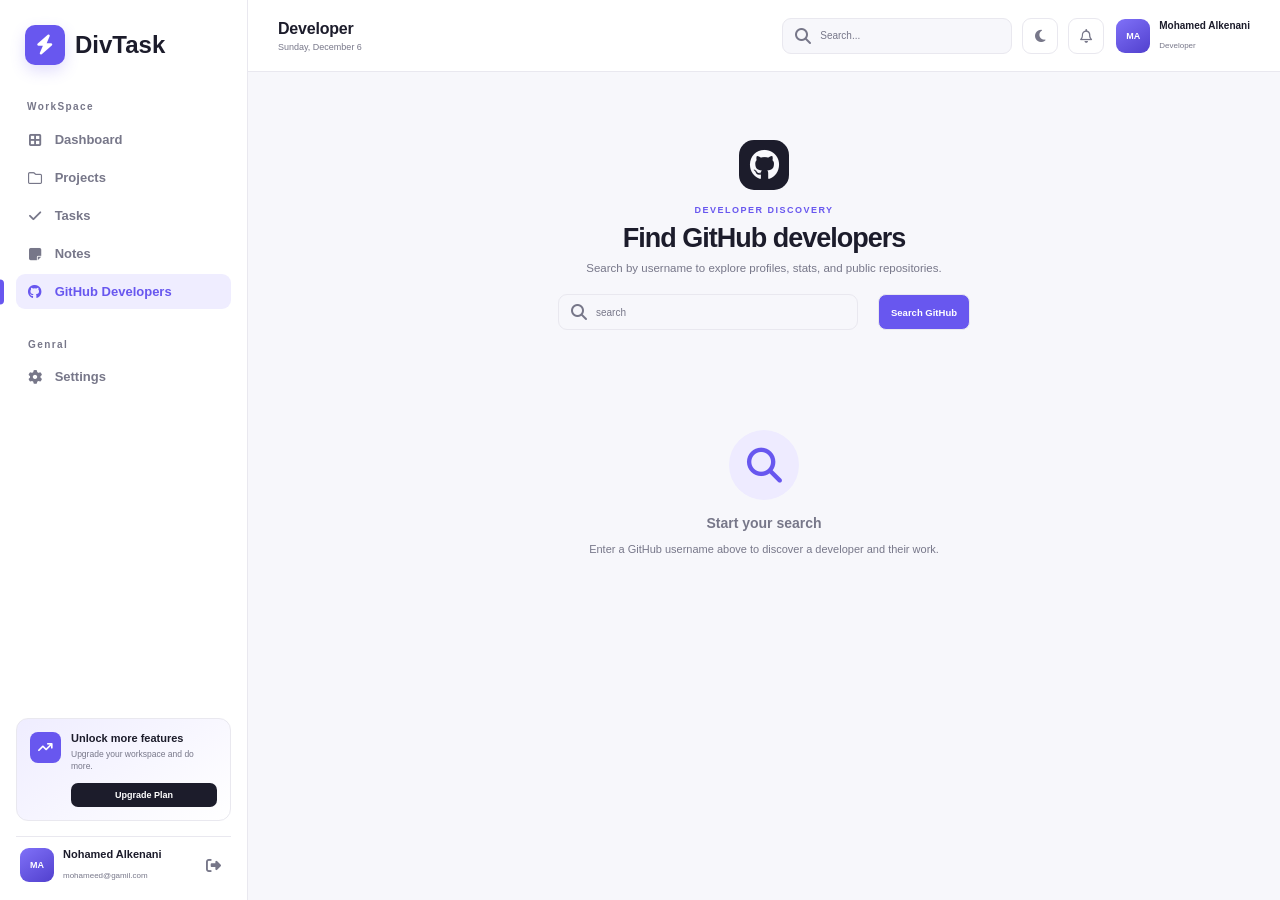
==== commit eff60376: "Bulid Project Page Logic And Edit Class And Remover Sttactic Info In Project Page" ====
--- a/developers.html
+++ b/developers.html
@@ -2,65 +2,67 @@
 <html lang="en">
   <head>
     <meta charset="UTF-8" />
+    <link rel="icon" type="image/svg+xml" href="./assets/favicon.svg" />
     <meta name="viewport" content="width=device-width, initial-scale=1.0" />
-    <!--? Font Awesome -->
+
+    <link rel="stylesheet" href="./css/style.css" />
     <link
       rel="stylesheet"
       href="https://cdnjs.cloudflare.com/ajax/libs/font-awesome/6.7.2/css/all.min.css"
     />
-    <link rel="stylesheet" href="./css/style.css" />
     <link rel="stylesheet" href="./css/responsive.css" />
-    <title>Document</title>
+
+    <title>Develpers</title>
   </head>
   <body>
-    <!--? Start Mobile Overlay  -->
+    <!--? Start Splach Screen Container -->
+
     <div class="mobile-overlay"></div>
-    <!--? End Mobile Overlay  -->
 
-    <!--? Start SideBar Container  -->
+    <!--? End Splach Screen Container -->
+
+    <!--? Start Aside Container -->
+
     <aside id="sidebar"></aside>
-    <!--? End SideBar Container  -->
 
-    <!--? Start Header Container  -->
+    <!--? End Aside Container -->
+
+    <!--? Start Header -->
+
     <header id="header"></header>
-    <!--? End Header Container  -->
-    <!--? Start Dev Page  -->
-    <div class="page developer">
-      <!--? Start GitHub Hero  -->
+
+    <!--? End Header -->
+    <div class="page developers">
       <div class="github-hero">
         <div class="icon"><i class="fa-brands fa-github"></i></div>
-        <p>DEVELOPER DISCOVER</p>
+        <p>DEVELOPER DISCOVERY</p>
         <h1>Find GitHub developers</h1>
         <h3>
           Search by username to explore profiles, stats, and public
           repositories.
         </h3>
-        <!--? Start Tolbar Search  -->
-        <div class="tolbar">
+        <div class="toolbar">
           <div class="search-box">
             <input type="text" placeholder="search" class="repo-user" />
           </div>
           <button class="searchBtn">Search GitHub</button>
         </div>
-        <!--? End Tolbar Search  -->
       </div>
-      <!--? End GitHub Hero  -->
       <div class="result-search">
         <div class="empty-result">
           <div>
             <i class="fas fa-search"></i>
           </div>
-          <h2>Start Your Search</h2>
+          <h2>Start your search</h2>
           <p>
-            Search by username to explore profiles, stats, and public
-            repositories.
+            Enter a GitHub username above to discover a developer and their
+            work.
           </p>
         </div>
       </div>
     </div>
-    <!--? End Dev Page  -->
     <script src="./js/sidebar.js"></script>
-
-    <script src="./js/main.js"></script>
+    <script type="module" src="./js/main.js"></script>
+    <script src="./js/developers.js"></script>
   </body>
 </html>
--- a/css/style.css
+++ b/css/style.css
@@ -1,7 +1,7 @@
-/* ? Root */
-
+/* Root */
 :root {
   font-family: "Inter", sans-serif;
+
   --primary: #6857ef;
   --primary-soft: #efedff;
 
@@ -38,8 +38,8 @@
   --glass-normal-border: rgba(255, 255, 255, 0.4);
   --glass-blur: 12px;
 }
-/*? Dark Mode  */
-
+
+/* Dark Mode */
 body.dark {
   --bg: #12121a;
   --surface: #1b1b26;
@@ -63,111 +63,243 @@
   --glass-normal-bg: rgba(255, 255, 255, 0.1);
   --glass-normal-border: rgba(255, 255, 255, 0.15);
 }
-/*? Global  */
+
+/* Global */
 * {
   box-sizing: border-box;
 }
+
 html {
   scroll-behavior: smooth;
 }
+
 body {
   margin: 0;
   padding: 0;
   background: var(--bg);
   color: var(--text);
   font-family: "Inter", sans-serif;
+  font-synthesis: none;
   transition:
     background var(--transition),
     color var(--transition);
 }
+
 button,
 input {
   font-family: inherit;
 }
+
 button {
   cursor: pointer;
 }
+
 a {
   text-decoration: none;
 }
+
 p,
-h2,
+h1,
 h2,
 h3 {
   margin-top: 0;
 }
 
-/* ? Shared Color */
+/* Shared Colors */
 .stat-icon.purple,
 .icon-date.purple,
 .day.purple,
 .btns.purple {
+  color: var(--purple);
   background: var(--purple-soft);
-  color: var(--purple);
-}
+}
+
 .stat-icon.blue,
 .icon-date.blue,
 .day.blue,
 .btns.blue {
+  color: var(--blue);
   background: var(--blue-soft);
-  color: var(--blue);
-}
+}
+
+.stat-icon.green,
+.icon-date.green,
+.day.green,
+.btns.green {
+  color: var(--green);
+  background: var(--green-soft);
+}
+
 .stat-icon.orange,
 .icon-date.orange,
 .day.orange,
-.btns.orange,
-.badge.Meduim {
+.btns.orange {
+  color: var(--orange);
   background: var(--orange-soft);
-  color: var(--orange);
-}
-.stat-icon.green,
-.icon-date.green,
-.day.green,
-.btns.green,
-.badge.low {
-  background: var(--green-soft);
-  color: var(--green);
-}
+}
+
 .stat-icon.red,
 .icon-date.red,
 .day.red,
-.btns.red,
-.badge.High {
+.btns.red {
+  color: var(--red);
+  background: var(--red-soft);
+}
+
+/* Delete Confirmation Modal */
+.delete-overlay {
+  position: fixed;
+  inset: 0;
+  z-index: 9999;
+  display: flex;
+  justify-content: center;
+  align-items: center;
+  padding: 20px;
+  background: rgba(15, 23, 42, 0.55);
+  backdrop-filter: blur(6px);
+  opacity: 0;
+  transition: opacity 0.25s ease;
+}
+
+.delete-overlay.show {
+  opacity: 1;
+}
+
+.delete-modal {
+  width: 100%;
+  max-width: 390px;
+  padding: 30px 26px 24px;
+  border: 1px solid var(--border);
+  border-radius: 18px;
+  background: var(--surface);
+  text-align: center;
+  font-family: inherit;
+  box-shadow: 0 24px 60px rgba(0, 0, 0, 0.25);
+  transform: translateY(14px) scale(0.96);
+  opacity: 0;
+  transition:
+    transform 0.25s cubic-bezier(0.22, 1, 0.36, 1),
+    opacity 0.25s ease;
+}
+
+.delete-overlay.show .delete-modal {
+  transform: translateY(0) scale(1);
+  opacity: 1;
+}
+
+.delete-icon {
+  width: 64px;
+  height: 64px;
+  margin: 0 auto 16px;
+  display: flex;
+  align-items: center;
+  justify-content: center;
+  border-radius: 50%;
   background: var(--red-soft);
   color: var(--red);
-}
-
-/* ? Task Padges */
-
-.badge {
-  width: max-content;
-  padding: 3px 7px;
+  font-size: 26px;
+  transition: transform 0.25s ease;
+}
+
+.delete-overlay.show .delete-icon {
+  transform: scale(1.05);
+}
+
+.delete-modal.alert-success .delete-icon {
+  background: var(--green-soft);
+  color: var(--green);
+}
+
+.delete-modal.alert-error .delete-icon,
+.delete-modal.alert-danger .delete-icon {
+  background: var(--red-soft);
+  color: var(--red);
+}
+
+.delete-modal.alert-warning .delete-icon {
+  background: var(--orange-soft);
+  color: var(--orange);
+}
+
+.delete-modal.alert-info .delete-icon {
+  background: var(--blue-soft);
+  color: var(--blue);
+}
+
+.delete-modal h2 {
+  margin: 0 0 10px;
+  color: var(--text);
+  font-size: 20px;
+  font-weight: 700;
+  line-height: 1.3;
+  letter-spacing: 0.2px;
+}
+
+.delete-modal p {
+  margin: 0 auto 24px;
+  max-width: 300px;
+  color: var(--muted);
+  font-size: 13px;
+  line-height: 1.7;
+}
+
+.delete-actions {
+  display: flex;
+  gap: 10px;
+}
+
+.delete-actions button {
+  flex: 1;
+  padding: 12px 16px;
+  border: 1px solid transparent;
   border-radius: 10px;
-  font-size: 7px;
-  font-weight: 600px;
-}
-.badge.state-in-Progress {
-  color: var(--orange);
-  background: var(--orange-soft);
-}
-.badge.state-in-Complited {
-  color: var(--green);
-  background: var(--green-soft);
-}
-.badge.state-in-Overdue {
-  color: var(--red);
-  background: var(--red-soft);
-}
-.badge.state-in-Todo {
-  color: var(--primary);
-  background: var(--primary-soft);
-}
-.badge.type {
-  color: var(--purple);
-  background: var(--purple-soft);
-}
-
-/* ? SideBar  */
+  font-family: inherit;
+  font-size: 13px;
+  font-weight: 600;
+  cursor: pointer;
+  transition:
+    background 0.2s,
+    color 0.2s,
+    border-color 0.2s,
+    transform 0.2s;
+}
+
+.cancel-delete {
+  background: var(--bg);
+  color: var(--text);
+  border-color: var(--border);
+}
+
+.cancel-delete:hover {
+  border-color: var(--muted);
+}
+
+.confirm-delete {
+  background: var(--red);
+  color: #ffffff;
+}
+
+.delete-modal.alert-success .confirm-delete {
+  background: var(--green);
+}
+
+.delete-modal.alert-warning .confirm-delete {
+  background: var(--orange);
+}
+
+.delete-modal.alert-info .confirm-delete {
+  background: var(--primary);
+}
+
+.confirm-delete:hover {
+  filter: brightness(0.94);
+}
+
+.delete-actions button:active {
+  transform: scale(0.97);
+}
+
+/* Sidebar */
 #sidebar {
   position: fixed;
   top: 0;
@@ -189,6 +321,7 @@
 #sidebar.open {
   transform: translateX(0);
 }
+
 .mobile-overlay {
   display: none;
   position: fixed;
@@ -196,10 +329,12 @@
   background: #0006;
   z-index: 70;
 }
+
 .mobile-overlay.show {
   display: block;
 }
-/* ? SideBar Logo  */
+
+/* Sidebar Logo */
 .logo {
   display: flex;
   align-items: center;
@@ -209,6 +344,7 @@
   font-size: 24px;
   font-weight: 700;
 }
+
 .logo .icon {
   width: 40px;
   height: 40px;
@@ -217,9 +353,10 @@
   background: var(--primary);
   color: white;
   border-radius: 10px;
-  font-size: 24px;
+  font-size: 20px;
   box-shadow: 0 6px 15px rgba(104, 87, 239, 0.2);
 }
+
 .close-bar {
   display: none;
   background: none;
@@ -228,19 +365,26 @@
   color: var(--muted);
   font-size: 25px;
 }
+
+/* Sidebar Navigation */
 .list {
   flex: 1;
 }
+
 .list > p {
-  margin: 18px 11px 10px;
+  margin: 8px 11px 10px;
   color: var(--muted);
   font-size: 10px;
   font-weight: 700;
   letter-spacing: 1.4px;
 }
+
 nav ul {
+  list-style: none;
+  margin: 0;
   padding: 0;
 }
+
 nav ul li {
   position: relative;
   display: flex;
@@ -256,19 +400,21 @@
     color var(--transition),
     background var(--transition);
 }
-nav ul li:not(.genral-tittle):hover {
+
+nav ul li:not(.general-title):hover {
   color: var(--text);
   background: var(--bg);
 }
+
 nav ul li i {
   width: 17px;
   text-align: center;
   font-size: 14px;
 }
+
 nav ul li a {
+  color: inherit;
   width: 100%;
-  font-size: inherit;
-  color: inherit;
 }
 
 nav em {
@@ -276,7 +422,7 @@
   font-size: 10px;
   color: var(--primary);
   background: var(--surface);
-  padding: 2px 6px;
+  padding: 2px 7px;
   border-radius: 10px;
 }
 
@@ -284,6 +430,7 @@
   color: var(--primary);
   background: var(--primary-soft);
 }
+
 nav ul li.active::before {
   content: "";
   position: absolute;
@@ -295,22 +442,24 @@
   border-radius: 0 5px 5px 0;
   transform: translateY(-50%);
 }
-nav ul li.genral-tittle {
+
+nav ul li.general-title {
   margin-top: 20px;
   padding: 10px 12px 6px;
   color: var(--muted);
   font-size: 10px;
   letter-spacing: 1.4px;
 }
-nav ul li.genral-tittle p {
+
+nav ul li.general-title p {
   margin: 0;
 }
 
-/* ? SideBar Bottom */
-
-#sidebar-bottom {
+/* Sidebar Bottom */
+.sidebar-bottom {
   margin-top: auto;
 }
+
 .upgrade {
   display: flex;
   align-items: flex-start;
@@ -368,35 +517,41 @@
 .upgrade button:hover {
   opacity: 0.85;
 }
+
+/* Sidebar User */
 .info-user {
   display: flex;
   align-items: center;
   gap: 9px;
-  padding: 12px 4px 0;
+  padding: 11px 4px 0;
   border-top: 1px solid var(--border);
 }
-.imge-profile {
+
+.image-profile {
   width: 34px;
   height: 34px;
-  min-height: 34px;
+  min-width: 34px;
   display: grid;
   place-items: center;
-  background: linear-gradient(145deg, var(--primary));
+  background: linear-gradient(145deg, #8071f8, #5140ce);
   color: white;
   border-radius: 9px;
   font-size: 9px;
   font-weight: 700;
 }
+
 .info-user > div:nth-child(2) {
   flex: 1;
   min-width: 0;
 }
+
 .info-user p {
   margin: 0 0 4px;
   color: var(--text);
   font-size: 11px;
   font-weight: 700;
 }
+
 .info-user small {
   color: var(--muted);
   font-size: 8px;
@@ -404,15 +559,17 @@
 
 .log-out {
   border: 0;
-  background-color: transparent;
+  background: transparent;
   color: var(--muted);
   font-size: 15px;
   transition: var(--transition);
 }
+
 .log-out:hover {
   color: var(--red);
 }
-/*? Header */
+
+/* Header */
 #header {
   position: sticky;
   top: 0;
@@ -429,31 +586,38 @@
     background var(--transition),
     border-color var(--transition);
 }
+
 .section-name {
   display: flex;
   gap: 10px;
   align-items: center;
   position: relative;
 }
+
 .section-name h2 {
   margin: 0 0 4px;
   color: var(--text);
   font-size: 16px;
   letter-spacing: -0.2px;
 }
+
 .section-name .date {
   margin: 0;
   color: var(--muted);
   font-size: 9px;
 }
-.header-action {
+
+.header-actions {
   display: flex;
   align-items: center;
   gap: 10px;
 }
+
+/* Search */
 .search-box {
   position: relative;
 }
+
 .search-box::before {
   content: "\f002";
   position: absolute;
@@ -465,6 +629,7 @@
   transform: translateY(-50%);
   pointer-events: none;
 }
+
 .search-box input {
   width: 230px;
   height: 36px;
@@ -477,6 +642,7 @@
   font-size: 10px;
   transition: var(--transition);
 }
+
 .search-box input::placeholder {
   color: var(--muted);
 }
@@ -486,7 +652,7 @@
   box-shadow: 0 0 0 3px var(--primary-soft);
 }
 
-/*? Header Btns */
+/* Header Buttons */
 .btns {
   width: 36px;
   height: 36px;
@@ -510,7 +676,7 @@
   display: none;
 }
 
-/*? Notifications  */
+/* Notifications */
 .notifications-list {
   display: none;
   position: absolute;
@@ -526,13 +692,15 @@
   font-size: 12px;
   font-weight: bold;
 }
+
 .notifications-list .heading button {
   font-size: 10px;
   color: var(--primary);
 }
+
 .notifications-list .icon {
   color: var(--purple);
-  background: var(--purple-soft);
+  background-color: var(--purple-soft);
   width: 30px;
   height: 30px;
   font-size: 15px;
@@ -542,64 +710,65 @@
   align-items: center;
   justify-content: center;
 }
+
 .notifications-list.open {
   display: block;
 }
-.notifications-list .reslut {
+
+.notifications-list .result {
   padding: 22px 0 26px;
 }
-.notifications-list .reslut h2 {
+
+.notifications-list .result h2 {
   margin: 0;
   color: var(--muted);
   font-size: 14px;
 }
-/*? Header User  */
+
+/* Header User */
 .header-user {
   display: flex;
   align-items: center;
   gap: 9px;
   margin-left: 2px;
 }
-.header-user .name {
-  margin: 0 0 3px;
-  color: var(--text);
-  font-size: 10px;
-}
-.header-profile-name {
-  margin: 0;
-}
+
 .header-user .name h2 {
   margin: 0 0 3px;
   color: var(--text);
   font-size: 10px;
 }
+
 .header-user .name small {
   color: var(--muted);
   font-size: 8px;
 }
-
-/* ? Page */
+/* Page Layout */
 .page {
   min-height: calc(100vh - 72px);
   margin-left: 248px;
   padding: 28px 30px 40px;
-  animation: feedUp 0.35s ease;
-}
+  animation: fadeUp 0.35s ease;
+}
+
+/* Page Headings */
 .welcome-section,
 .page-heading {
   display: flex;
+  align-items: flex-end;
   justify-content: space-between;
-  align-items: center;
   margin-bottom: 25px;
 }
+
 .welcome-section > div:first-child > p,
-.page-heading div:first-child > p {
+.page-heading > div:first-child > p {
   margin: 0 0 8px;
   color: var(--primary);
   font-size: 9px;
   font-weight: 800;
   letter-spacing: 1.5px;
 }
+
 .welcome-section .user-name,
 .page-heading .user-name {
   margin: 0 0 6px;
@@ -616,14 +785,29 @@
   font-weight: 400;
 }
 
-/* ? Action Btn */
+.stat-value {
+  display: flex;
+  justify-content: space-between;
+  align-items: center;
+}
+
+.mini-ring {
+  width: 27px;
+  height: 27px;
+  border-radius: 50%;
+  background: conic-gradient(var(--primary) 68%, var(--border) 0);
+  display: grid;
+  place-items: center;
+}
+
+/* Main Action Buttons */
 .control-btn {
   display: flex;
   gap: 8px;
 }
 
+.new-project,
 .add-task,
-.new-project,
 .new-note {
   height: 37px;
   display: flex;
@@ -636,38 +820,42 @@
   font-weight: 600;
   transition: var(--transition);
 }
+
+.new-project:hover,
 .add-task:hover,
-.new-project:hover,
 .new-note:hover {
   transform: translateY(-2px);
 }
+
 .add-task {
   background: var(--surface);
   color: var(--text);
   border: 1px solid var(--border);
 }
+
 .new-project,
 .new-note {
   background: var(--primary);
   color: white;
-  border: 1px solid var(--border);
-}
-
-/*? Btn Overlay */
-
+  border: 1px solid var(--primary);
+}
+
+/* Modal Overlay */
 .btn-overlay {
   display: none;
   position: fixed;
   z-index: 101;
   inset: 0;
-  background: #11102c84;
+  background: #11101c88;
   backdrop-filter: blur(4px);
-  animation: feedIn 0.2s;
-}
+  animation: fadeIn 0.2s;
+}
+
 .btn-overlay.show {
   display: grid;
 }
-/*? Add Task And Add Project Modals */
+
+/* Add Task and Project Modals */
 .add-list,
 .project-list {
   position: fixed;
@@ -680,20 +868,23 @@
   max-width: 100vw;
   padding: 15px;
 }
+
 .add-list.show,
 .project-list.show {
   display: block;
 }
+
 .modal {
   width: 440px;
   max-width: 100%;
   max-height: 92vh;
-  overflow: hidden;
+  overflow: auto;
   background: var(--surface);
   border: 1px solid var(--border);
   border-radius: 15px;
   box-shadow: 0 30px 80px #0004;
 }
+
 .modal-head {
   display: flex;
   align-items: center;
@@ -703,6 +894,7 @@
   position: relative;
   z-index: 200;
 }
+
 .modal-head .modal-icon {
   width: 36px;
   height: 36px;
@@ -712,18 +904,22 @@
   background: var(--primary-soft);
   color: var(--primary);
 }
+
 .modal-head > div:nth-child(2) {
   flex: 1;
 }
+
 .modal-head h2 {
   font-size: 14px;
   margin: 0;
 }
+
 .modal-head p {
   font-size: 8px;
   color: var(--muted);
   margin: 4px 0 0;
 }
+
 .modal-head button {
   background: none;
   border: none;
@@ -736,9 +932,17 @@
   gap: 13px;
   padding: 17px;
 }
+
 .modal-body label:nth-child(2) {
-  grid-column: 1/-1;
-}
+  grid-column: 1 / -1;
+}
+
+.form-grid label,
+.modal-body label {
+  font-size: 9px;
+  font-weight: 600;
+}
+
 .modal-body textarea {
   height: 70px;
 }
@@ -748,6 +952,7 @@
   gap: 7px;
   margin-top: 8px;
 }
+
 .color-row button {
   width: 22px;
   height: 22px;
@@ -756,25 +961,32 @@
   border-radius: 50%;
   transition: var(--transition);
 }
+
 .color-row button:first-child {
   background: var(--purple);
 }
+
 .color-row button:nth-child(2) {
   background: var(--red);
 }
+
 .color-row button:nth-child(3) {
   background: var(--green);
 }
+
 .color-row button:nth-child(4) {
   background: var(--orange);
 }
+
 .color-row button:nth-child(5) {
   background: var(--blue);
 }
+
 .color-row button.active {
   transform: scale(1.3);
 }
-/*? Modal Footer  */
+
+/* Modal Footer */
 .modal-foot {
   display: flex;
   justify-content: flex-end;
@@ -782,6 +994,7 @@
   padding: 13px 17px;
   border-top: 1px solid var(--border);
 }
+
 .modal-foot .btn {
   height: 37px;
   border-radius: 9px;
@@ -795,31 +1008,40 @@
   transition: 0.2s;
   border: none;
 }
+
 .modal-foot .btn:hover {
   transform: translateY(-2px);
 }
-.modal-foot .create-task,
-.modal-foot .create-note {
+
+.modal-foot .create {
   color: white;
   background: var(--primary);
   border: 1px solid var(--primary);
   box-shadow: 0 7px 16px #6857ef30;
 }
+
 .modal-foot .cancel {
   color: var(--text);
   background: var(--surface);
   border: 1px solid var(--border);
 }
 
-/* ? Dashbaord State Grid */
-
-.state-grid {
-  display: grid;
+/* Dashboard Stats */
+.stats-grid {
   grid-template-columns: repeat(4, 1fr);
   gap: 13px;
   margin-bottom: 14px;
-}
-.state-card {
+  display: grid;
+}
+
+.empty-state {
+  padding: 1.5rem;
+  color: var(--muted);
+  text-align: center;
+  font-size: 0.75rem;
+}
+
+.stat-card {
   padding: 16px;
   background: var(--surface);
   border: 1px solid var(--border);
@@ -830,11 +1052,12 @@
     background var(--transition),
     border-color var(--transition);
 }
-.state-card:hover {
+
+.stat-card:hover {
   transform: translateY(-2px);
 }
-/* ? icons Container */
-
+
+/* Shared Icon Containers */
 .icons {
   display: flex;
   align-items: center;
@@ -847,6 +1070,7 @@
   color: var(--muted);
   font-size: 15px;
 }
+
 .stat-icon {
   width: 35px;
   height: 35px;
@@ -855,48 +1079,40 @@
   border-radius: 9px;
   font-size: 14px;
 }
-.state-card > p {
+
+.stat-card > p {
   margin: 14px 0 4px;
   color: var(--muted);
   font-size: 10px;
 }
-.state-card > h2 {
+
+.stat-card h3 {
   margin: 0 0 5px;
   color: var(--text);
   font-size: 23px;
 }
-.state-card small {
+
+.stat-card small {
   color: var(--muted);
   font-size: 8.5px;
 }
-.state-card small.positive {
+
+.stat-card small.positive {
   color: var(--green);
 }
-.stat-value {
-  display: flex;
-  justify-content: space-between;
-  align-items: center;
-}
-.mini-range {
-  width: 27px;
-  height: 27px;
-  border-radius: 50%;
-  background: conic-gradient(var(--primary) 68%, var(--border) 0);
-  display: grid;
-  place-items: center;
-}
-
-/*? Dashboard Grid  */
-
+
+/* Dashboard Grid */
 .dashboard-grid {
   display: grid;
   grid-template-columns: repeat(2, minmax(0, 1fr));
   gap: 20px;
   margin-top: 24px;
 }
+
+/* Shared Cards */
 .card {
   padding: 17px;
-  background-color: var(--surface);
+  background: var(--surface);
   border: 1px solid var(--border);
   border-radius: 13px;
   box-shadow: var(--shadow);
@@ -904,27 +1120,32 @@
     background var(--transition),
     border-color var(--transition);
 }
+
 .heading-card {
   display: flex;
   align-items: center;
   justify-content: space-between;
 }
+
 .heading-card h3 {
   margin: 0;
   color: var(--text);
   font-size: 13px;
 }
+
 .heading-card > .btns {
   width: 31px;
   height: 31px;
   font-size: 12px;
 }
+
 .card-description {
   margin: 5px 0 15px;
   color: var(--muted);
   font-size: 9px;
 }
-.veiw-all {
+
+.view-all {
   display: flex;
   align-items: center;
   cursor: pointer;
@@ -936,17 +1157,20 @@
   font-weight: 600;
   transition: var(--transition);
 }
-.veiw-all i {
+
+.view-all i {
   font-size: 8px;
 }
-.veiw-all:hover {
+
+.view-all:hover {
   gap: 9px;
 }
 
-/*? Dashboard Project Rows */
+/* Dashboard Project Rows */
 .project-rows {
   margin-top: 11px;
 }
+
 .project-row {
   display: flex;
   align-items: center;
@@ -958,13 +1182,15 @@
   flex: 1;
   min-width: 0;
 }
+
 .project-info > div:first-child {
   display: flex;
   align-items: center;
   justify-content: space-between;
   margin-bottom: 7px;
 }
-.project-row b {
+
+.project-info b {
   color: var(--text);
   font-size: 10px;
 }
@@ -974,8 +1200,7 @@
   font-size: 8px;
 }
 
-/* ? Progress Bar */
-
+/* Progress Bars */
 .progress {
   width: 100%;
   height: 5px;
@@ -983,27 +1208,34 @@
   background: var(--bg);
   border-radius: 10px;
 }
+
 .progress span {
   display: block;
   height: 100%;
   border-radius: inherit;
-  transform: width 0.8s ease;
-}
-.progress span.pruple {
+  transition: width 0.8s ease;
+}
+
+.progress span.purple {
   background: var(--purple);
 }
+
+.progress span.red {
+  background: var(--red);
+}
+
+.progress span.green {
+  background: var(--green);
+}
+
+.progress span.orange {
+  background: var(--orange);
+}
+
 .progress span.blue {
   background: var(--blue);
 }
-.progress span.green {
-  background: var(--green);
-}
-.progress span.orange {
-  background: var(--orange);
-}
-.progress span.red {
-  background: var(--red);
-}
+
 .present {
   min-width: 30px;
   color: var(--text);
@@ -1012,7 +1244,7 @@
   font-weight: 600;
 }
 
-/*? Upcoming Deadline  */
+/* Upcoming Deadlines */
 .deadline-list {
   display: flex;
   align-items: center;
@@ -1020,15 +1252,17 @@
   padding: 10px 0;
   border-bottom: 1px solid var(--border);
 }
+
 .deadline-list:last-child {
   border-bottom: 0;
 }
+
 .icon-date {
   width: 34px;
   height: 38px;
   min-width: 34px;
   display: grid;
-  place-items: center;
+  place-content: center;
   text-align: center;
   border-radius: 8px;
 }
@@ -1036,18 +1270,27 @@
 .icon-date b {
   font-size: 12px;
 }
+
 .icon-date small {
   font-size: 7px;
 }
+
 .deadline-list .info {
   flex: 1;
   min-width: 0;
 }
-.deadline-list .info {
+
+.deadline-list .info p {
   margin: 0 0 4px;
   color: var(--text);
   font-size: 9px;
 }
+
+.deadline-list .info small {
+  color: var(--muted);
+  font-size: 8px;
+}
+
 .day {
   width: max-content;
   padding: 4px 7px;
@@ -1055,99 +1298,161 @@
   font-size: 7px;
   font-weight: 600;
 }
-/* ? Tasks Table */
-
-.recent-tasks,
-.task-table {
+
+/* Recent Tasks */
+.recent-tasks {
   margin-top: 24px;
 }
-.table-rows .table-head {
-  padding: 12px 6px 9px;
-  color: var(--muted);
-  font-size: 7.5px;
-  font-weight: 700;
-  letter-spacing: 0.5px;
-  border-top: 1px solid var(--border);
-  margin-top: 10px;
-}
-
-.table-rows .table-head,
-.table-rows .table-body > div {
+
+.recent-tasks .heading-card {
+  margin-bottom: 7px;
+}
+
+.recent-tasks .heading-card p {
+  margin: 4px 0 0;
+  color: var(--muted);
+  font-size: 9px;
+}
+
+.task-row {
   display: grid;
-  grid-template-columns: 2.1fr 1.5fr 0.8fr 1fr 0.75fr 25px;
-  align-items: center;
-  gap: 12px;
-}
-
-.table-rows .table-body > div {
-  padding: 12px 6px;
-  border-top: 1px solid var(--border);
-  font-size: 9px;
-}
-
-.table-rows .table-body div b:first-of-type {
-  display: flex;
-  align-items: center;
-  gap: 5px;
-}
-
-.table-rows .table-body div span:first-of-type {
-  color: var(--muted);
-}
-
-.table-rows .table-body div .due-date {
-  display: flex;
-  align-items: center;
-  gap: 5px;
-}
-
-.table-rows .table-body div .due-day.crrunt {
+  grid-template-columns: auto 1fr auto 55px;
+  align-items: center;
+  gap: 9px;
+  padding: 11px 0;
+  border-bottom: 1px solid var(--border);
+}
+
+.task-row:last-child {
+  border-bottom: 0;
+}
+
+.task-row input {
+  width: 14px;
+  height: 14px;
+  margin: 0;
+  accent-color: var(--primary);
+  cursor: pointer;
+}
+
+.task-row .info {
+  min-width: 0;
+}
+
+.task-row .info b {
+  color: var(--text);
+  font-size: 9.5px;
+}
+
+.task-row .info p {
+  margin: 4px 0 0;
+  color: var(--muted);
+  font-size: 8px;
+}
+
+.task-row .info p span {
+  width: 5px;
+  height: 5px;
+  display: inline-block;
+  margin-right: 4px;
+  border-radius: 50%;
+}
+
+.task-row .info p span.purple {
+  background: var(--purple);
+  color: transparent;
+}
+
+.task-row .info p span.red {
+  background: var(--red);
+  color: transparent;
+}
+
+.task-row .info p span.green {
+  background: var(--green);
+  color: transparent;
+}
+
+.task-row .info p span.orange {
+  background: var(--orange);
+  color: transparent;
+}
+
+/* Task Badges */
+.badge {
+  width: max-content;
+  padding: 3px 7px;
+  border-radius: 10px;
+  font-size: 7px;
+  font-weight: 600;
+}
+
+.badge.High,
+.badge.state-in-Overdue {
   color: var(--red);
-}
-
-.table-rows .table-body div .due-day.tomorrow {
+  background: var(--red-soft);
+}
+
+.badge.Medium,
+.badge.state-in-Progress {
+  color: var(--orange);
+  background: var(--orange-soft);
+}
+
+.badge.Low,
+.badge.state-in-Completed,
+.badge.state-completed {
+  color: var(--green);
+  background: var(--green-soft);
+}
+
+.badge.state-in-Todo {
+  color: var(--primary);
+  background: var(--primary-soft);
+}
+
+.badge.type {
   color: var(--purple);
-}
-
-.table-rows .table-body div .due-day.other {
-  color: var(--muted);
-}
-
-.table-rows .table-body div > button {
-  background: none;
-  border: none;
-  color: var(--muted);
-}
-
-input[type="checkbox"]:checked + span {
-  text-decoration: line-through;
-}
-
-/*? Animation   */
-
-@keyframes feedUp {
+  background: var(--purple-soft);
+}
+
+.task-row > small {
+  display: flex;
+  align-items: center;
+  gap: 3px;
+  color: var(--muted);
+  font-size: 8px;
+}
+
+.task-row > small i {
+  font-size: 8px;
+}
+
+/* Animations */
+@keyframes fadeUp {
   from {
     opacity: 0;
     transform: translateY(8px);
   }
+
   to {
     opacity: 1;
     transform: translateY(0);
   }
 }
 
-/* ? tolbar  */
-
-.tolbar {
+/* Projects Toolbar */
+.toolbar {
   display: flex;
   flex-wrap: wrap;
   gap: 20px;
 }
-.tolbar .search-box input {
+
+.toolbar .search-box input {
   width: 300px;
 }
 
-.tolbar button {
+.toolbar button {
   border: 1px solid var(--border);
   background: var(--surface);
   color: var(--muted);
@@ -1155,11 +1460,13 @@
   padding: 8px 12px;
   font-size: 9.5px;
 }
-.tolbar button.active {
+
+.toolbar button.active {
   background: var(--primary-soft);
   color: var(--primary);
   border-color: #cfc8ff;
 }
+
 .project .cards {
   display: grid;
   grid-template-columns: repeat(auto-fill, minmax(290px, 1fr));
@@ -1167,8 +1474,26 @@
   margin-top: 50px;
 }
 
-/*? Project Items Action  */
-
+/* Project Filter Banner */
+.project-filter-banner {
+  display: flex;
+  justify-content: space-between;
+  align-items: center;
+  gap: 16px;
+  padding: 16px 20px;
+  margin: 20px 0;
+}
+
+.project-filter-banner[hidden] {
+  display: none;
+}
+.project-filter-banner span {
+  color: var(--text);
+  font-size: 15px;
+  font-weight: 600;
+}
+
+/* Project Actions Menu */
 .item-actions {
   position: relative;
 }
@@ -1217,20 +1542,37 @@
   background: var(--primary-soft);
 }
 
-/*? Project Card  */
-
-.project .cards > div .project-card {
+.show-all-tasks {
+  padding: 9px 14px;
+  border-radius: 8px;
+  background: var(--surface);
+  color: var(--text);
+  border: 1px solid var(--border);
+  font-size: 10px;
+  font-weight: 600;
+  cursor: pointer;
+  transition: var(--transition);
+}
+
+.show-all-tasks:hover {
+  transform: translateY(-2px);
+}
+
+/* Project Cards */
+.project .cards > div > .project-card {
   flex: 1;
 }
+
 .project .cards .project-card {
-  background: var(--surface);
-  border: 1px solid var(--border);
+  background-color: var(--surface);
+  border: 1px var(--border);
   box-shadow: var(--shadow);
   border-radius: 15px;
   padding: 14px;
   transition: var(--transition);
 }
-.project .card .project-card:hover {
+
+.project .cards .project-card:hover {
   transform: translateY(-2px);
 }
 
@@ -1239,12 +1581,15 @@
   justify-content: space-between;
   margin: 15px 0;
 }
+
 .project .project-card h3 {
   color: var(--text);
   font-size: 13px;
-  margin: 11px 0 16px;
-}
+  margin: 11px 0px 6px;
+}
+
 .project .project-card p {
+  color: var(--muted);
   font-size: 9px;
   line-height: 1.6;
 }
@@ -1256,7 +1601,7 @@
 
 .project .project-card .info span {
   display: flex;
-  width: 50%;
+  width: 80%;
   height: 5px;
   border-radius: 10px;
 }
@@ -1264,32 +1609,38 @@
 .project .project-card .info span.purple {
   background: var(--purple);
 }
+
 .project .project-card .info span.red {
   background: var(--red);
 }
+
 .project .project-card .info span.green {
   background: var(--green);
 }
+
 .project .project-card .info span.orange {
   background: var(--orange);
 }
+
 .project .project-card .info span.blue {
   background: var(--blue);
 }
 
 .project .project-card .project-card-foot {
-  display: flex;
+  color: var(--muted);
   justify-content: space-between;
-  color: var(--muted);
   margin-top: 13px;
   padding-top: 12px;
   font-size: 8px;
+  display: flex;
   border-top: 1px solid var(--border);
 }
+
 .project .project-card .project-card-foot span {
   display: flex;
   gap: 5px;
 }
+
 .project .project-card .open-project {
   width: 100%;
   color: var(--primary);
@@ -1299,25 +1650,25 @@
   font-size: 9px;
   font-weight: 600;
   background: var(--primary-soft);
-  border-width: 0;
+  border-width: 0px;
   border-style: none;
-  border-color: currentColor;
+  border-color: currentcolor;
   border-image: none;
   border-radius: 8px;
   gap: 4px;
   padding: 8px;
 }
 
-/*? Tasks Summary */
-.task-summray,
+/* Tasks Summary */
+.task-summary,
 .note-summary {
   display: grid;
   grid-template-columns: repeat(4, 1fr);
   gap: 13px;
   margin-top: 50px;
 }
-.task-summray .card,
-.note-summary .card {
+
+.task-summary .card {
   display: flex;
   align-items: center;
   gap: 10px;
@@ -1326,59 +1677,140 @@
   border: 1px solid var(--border);
   border-radius: 11px;
 }
-.task-summray .card .info h3,
-.note-summary .card .info h3 {
+
+.task-summary .card .info h3 {
   margin: 0 0 5px 0;
   color: var(--text);
 }
 
-.task-summray .card .info p,
-.note-summary .card .info p {
+.task-summary .card .info p {
   font-size: 10px;
   color: var(--muted);
 }
 
-/* ? Note Summary */
+/* Tasks Table */
+.task-table {
+  border: 1px solid var(--border);
+  border-radius: 13px;
+  box-shadow: var(--shadow);
+  background: var(--surface);
+  margin-top: 20px;
+  padding: 20px;
+}
+
+.table-rows .table-head {
+  padding: 12px 6px 9px;
+  color: var(--muted);
+  font-size: 7.5px;
+  font-weight: 700;
+  letter-spacing: 0.5px;
+  border-top: 1px solid var(--border);
+  margin-top: 10px;
+}
+
+.table-rows .table-head,
+.table-rows .table-body > div {
+  display: grid;
+  grid-template-columns: 2.1fr 1.5fr 0.8fr 1fr 0.75fr 25px;
+  align-items: center;
+  gap: 12px;
+}
+
+.table-rows .table-body > div {
+  padding: 12px 6px;
+  border-top: 1px solid var(--border);
+  font-size: 9px;
+}
+
+.table-rows .table-body div b:first-of-type {
+  display: flex;
+  align-items: center;
+  gap: 5px;
+}
+
+.table-rows .table-body div span:first-of-type {
+  color: var(--muted);
+}
+
+.table-rows .table-body div .due-day {
+  display: flex;
+  align-items: center;
+  gap: 5px;
+}
+
+.table-rows .table-body div .due-day.current {
+  color: var(--red);
+}
+
+.table-rows .table-body div .due-day.tomorrow {
+  color: var(--purple);
+}
+
+.table-rows .table-body div .due-day.other {
+  color: var(--muted);
+}
+
+.table-rows .table-body div > button {
+  background: none;
+  border: none;
+  color: var(--muted);
+}
+
+input[type="checkbox"]:checked + span {
+  text-decoration: line-through;
+}
+
+/* Notes Summary */
 .note-section .note-summary {
   grid-template-columns: repeat(3, 1fr);
   margin: 50px 0;
 }
+
 .note-section .search-box input {
   width: 500px;
 }
+
 .note-section .note-cards {
   display: grid;
   grid-template-columns: repeat(auto-fill, minmax(290px, 1fr));
   gap: 14px;
   margin-top: 25px;
 }
-.note-cards .card {
+
+.note-section .note-cards .card {
   padding: 19px;
   min-height: 210px;
   display: flex;
   flex-direction: column;
   justify-content: space-between;
 }
-.note-cards .card.important {
+
+.note-section .note-cards .card.important {
   background: var(--glass-important-bg);
   backdrop-filter: blur(var(--glass-blur));
+  -webkit-backdrop-filter: blur(var(--glass-blur));
   border: 1px solid var(--glass-important-border);
 }
-.note-cards .card.normal {
+
+.note-section .note-cards .card.normal {
   background: var(--glass-normal-bg);
   backdrop-filter: blur(var(--glass-blur));
+  -webkit-backdrop-filter: blur(var(--glass-blur));
   border: 1px solid var(--glass-normal-border);
 }
+
 .note-section .note-cards .card div {
   display: flex;
   justify-content: space-between;
   color: var(--muted);
 }
+
 .note-section .note-cards .card div .add-del {
   cursor: pointer;
   display: flex;
   gap: 10px;
 }
+
 .note-section .note-cards .card div .add-del button {
   padding: 0;
   width: 24px;
@@ -1394,35 +1826,44 @@
     color var(--transition),
     transform var(--transition);
 }
+
 .note-section .note-cards .card div .add-del button:hover {
   color: var(--primary);
   transform: translateY(-2px);
 }
+
+.note-section .note-cards .card div .add-del .delete-note:hover {
+  color: var(--red);
+}
+
 .note-section .note-cards .card > b {
   font-size: 13px;
   overflow-wrap: anywhere;
 }
+
 .note-section .note-cards .card > p {
   font-size: 12px;
   color: var(--muted);
   display: -webkit-box;
+  -webkit-box-orient: vertical;
+  -webkit-line-clamp: 5;
   overflow: hidden;
   overflow-wrap: anywhere;
 }
 
 .note-section .note-cards .card > span {
   color: var(--muted);
-  margin-top: 40px;
   font-size: 10px;
 }
 
-/*? Developer Page */
-.developer .github-hero {
+/* Developers Page */
+.developers .github-hero {
   text-align: center;
   margin-top: 40px;
 }
-.developer .github-hero .icon {
-  background: var(--text);
+
+.developers .github-hero .icon {
+  background-color: var(--text);
   width: 50px;
   height: 50px;
   font-size: 30px;
@@ -1434,71 +1875,245 @@
   border-radius: 15px;
 }
 
-.developer .github-hero p {
+.developers .github-hero p {
   font-size: 9px;
   letter-spacing: 1.5px;
   font-weight: 800;
   color: var(--primary);
   margin: 0 0 8px;
 }
-.developer .github-hero h1 {
+
+.developers .github-hero h1 {
   font-size: 27px;
   margin: 0 0 8px;
   letter-spacing: -1px;
 }
-.developer .github-hero h3 {
+
+.developers .github-hero h3 {
   font-size: 11.5px;
   color: var(--muted);
   font-weight: 400;
   margin: 0;
 }
-.developer .github-hero .tolbar {
+
+.developers .github-hero .toolbar {
   margin-top: 20px;
   justify-content: center;
 }
-.developer .github-hero .tolbar button {
-  background: var(--primary);
+
+.developers .github-hero .toolbar button {
+  background-color: var(--primary);
   color: #fff;
   font-weight: bold;
   transition: var(--transition);
 }
-.developer .github-hero .tolbar button:hover {
+
+.developers .github-hero .toolbar button:hover {
   transform: translateY(-2px);
 }
-.developer .result-search {
+
+.developers .result-search {
   margin-top: 50px;
 }
-.developer .empty-result {
+
+.developers .empty-result {
   text-align: center;
   margin-top: 100px;
 }
-.developer .empty-result > div {
+
+.developers .empty-result > div {
   color: var(--purple);
-  background: var(--purple-soft);
+  background-color: var(--purple-soft);
   width: 70px;
   height: 70px;
   font-size: 35px;
   margin: auto auto 15px;
   border-radius: 50%;
   display: flex;
+  align-items: center;
   justify-content: center;
-  align-items: center;
-}
-.developer .empty-result h2 {
+}
+
+.developers .empty-result h2 {
   color: var(--muted);
   font-size: 14px;
 }
-.developer .empty-result p {
+
+.developers .empty-result p {
   color: var(--muted);
   font-size: 11px;
 }
 
-/*? Settings Page */
+.developer-card {
+  display: flex;
+  flex-wrap: wrap;
+  align-items: center;
+  gap: 16px;
+  max-width: 900px;
+  margin: auto;
+}
+
+.github-avatar {
+  width: 72px;
+  height: 72px;
+  display: grid;
+  place-items: center;
+  border-radius: 50%;
+  background: linear-gradient(135deg, #342f6d, #8574ef);
+  color: white;
+  font-weight: 700;
+}
+
+.developer-main {
+  flex: 1;
+}
+
+.developer-main > span {
+  font-size: 8px;
+  color: var(--muted);
+}
+
+.developer-main h2 {
+  font-size: 17px;
+  margin: 6px 0 2px;
+}
+
+.developer-main p {
+  font-size: 9px;
+  color: var(--primary);
+  margin: 0;
+}
+
+.developer-main h4 {
+  font-size: 9px;
+  font-weight: 400;
+  color: var(--muted);
+  max-width: 450px;
+  margin: 8px 0;
+}
+
+.developer-stats {
+  display: flex;
+  gap: 22px;
+  text-align: center;
+}
+
+.developer-stats b,
+.developer-stats span {
+  display: block;
+}
+
+.developer-stats b {
+  font-size: 15px;
+}
+
+.developer-stats span {
+  font-size: 7px;
+  color: var(--muted);
+  margin-top: 3px;
+}
+
+.profile-link {
+  color: var(--text);
+  background: var(--surface);
+  border: 1px solid var(--border);
+  height: 37px;
+  border-radius: 9px;
+  padding: 0 14px;
+  display: inline-flex;
+  gap: 7px;
+  align-items: center;
+  justify-content: center;
+  font-size: 11px;
+  font-weight: 600;
+  transition: 0.2s;
+}
+
+.repo-title {
+  margin: 25px 0 12px;
+  display: flex;
+  justify-content: space-between;
+  align-items: flex-start;
+}
+
+.repo-title h3 {
+  font-size: 12.5px;
+  margin: 0 0 4px;
+}
+
+.repo-title p {
+  font-size: 9.5px;
+  color: var(--muted);
+  margin: 0;
+}
+
+.repo-grid {
+  display: grid;
+  grid-template-columns: repeat(3, 1fr);
+  gap: 13px;
+}
+
+.repo > div {
+  display: flex;
+  justify-content: space-between;
+  color: var(--primary);
+  margin-bottom: 10px;
+}
+
+.repo h3 {
+  font-size: 12px;
+}
+
+.repo p {
+  height: 30px;
+  font-size: 9px;
+  color: var(--muted);
+  line-height: 1.5;
+}
+
+.repo small {
+  font-size: 8px;
+  color: var(--muted);
+}
+
+.repo small i {
+  display: inline-block;
+  width: 7px;
+  height: 7px;
+  background: #367de7;
+  border-radius: 50%;
+  margin-right: 4px;
+}
+
+.repo small span {
+  margin-left: 12px;
+}
+
+.repo-link {
+  display: flex;
+  align-items: center;
+  cursor: pointer;
+  gap: 6px;
+  border: 0;
+  background: transparent;
+  color: var(--text);
+  font-size: 9px;
+  font-weight: 600;
+  transition: var(--transition);
+}
+
+.repo-link:hover {
+  color: var(--primary);
+  transform: translateX(-2px);
+}
+
+/* Settings Page */
 .settings-section .settings-layout .profile-edit {
   display: flex;
   flex-wrap: wrap;
   gap: 15px;
 }
+
 .profile-edit .instructs button {
   height: 37px;
   border-radius: 9px;
@@ -1508,44 +2123,61 @@
   align-items: center;
   justify-content: center;
   font-size: 11px;
-  font-width: 600;
+  font-weight: 600;
   transition: 0.2s;
   color: var(--text);
   background: var(--surface);
   border: 1px solid var(--border);
 }
+
 .profile-edit .instructs button:hover {
   transform: translateY(-2px);
 }
+
 .profile-edit .instructs p {
   color: var(--muted);
   font-size: 9px;
   margin-top: 10px;
-  font-width: 700;
-}
+  font-weight: 700;
+}
+
 .settings-layout .form-grid {
   display: grid;
   grid-template-columns: 1fr 1fr;
   gap: 12px;
 }
+
 .settings-layout .form-grid label {
   font-size: 9px;
   font-weight: 600;
 }
+
 .settings-layout .form-grid label.full {
-  grid-column: 1/-1;
-}
+  grid-column: 1 / -1;
+}
+
 textarea {
+  height: 65px;
+  resize: none;
+}
+
+.settings-section .form-error {
   padding: 0;
   margin-top: 12px;
 }
-.imge-profile.has-photo {
+
+.settings-section .form-error:empty {
+  display: none;
+}
+
+.image-profile.has-photo {
   background-size: cover;
   background-position: center;
   background-repeat: no-repeat;
   color: transparent;
 }
-/* ?Settings Action */
+
+/* Settings Actions */
 .settings-actions {
   display: flex;
   justify-content: flex-end;
@@ -1587,7 +2219,7 @@
   border: 1px solid var(--border);
 }
 
-/*? Settings Data  */
+/* Settings Saved Data */
 .settings-section .settings-layout {
   display: grid;
   grid-template-columns: 1fr 1fr;
@@ -1632,7 +2264,7 @@
   color: var(--primary);
 }
 
-/*? Shard From Inputs  */
+/* Shared Form Inputs */
 .form-grid input,
 .form-grid textarea,
 .modal-body input,
@@ -1650,7 +2282,70 @@
   outline: 0;
   font-size: 10px;
 }
-textarea {
-  height: 65px;
-  resize: none;
-}
+
+/* Shared Helpers */
+.is-hide {
+  display: none !important;
+}
+
+.empty-message {
+  margin: 0;
+  padding: 16px 0;
+  color: var(--muted);
+  font-size: 9.5px;
+  font-weight: 600;
+  text-align: center;
+}
+
+.form-error {
+  margin: 0;
+  padding: 0 17px;
+  color: var(--red);
+  font-size: 9px;
+  font-weight: 600;
+}
+
+.form-error:empty {
+  display: none;
+}
+
+.project .project-card .icons input[type="checkbox"] {
+  width: 15px;
+  height: 15px;
+  margin: 0;
+  accent-color: var(--primary);
+  cursor: pointer;
+}
+
+.project-summary {
+  margin-top: 0;
+}
+
+.progress-fill {
+  transition: width 1.1s cubic-bezier(0.22, 1, 0.36, 1);
+  will-change: width;
+}
+
+.cards > div[hidden] {
+  display: none !important;
+}
+
+/* Reduced Motion */
+@media (prefers-reduced-motion: reduce) {
+  .progress-fill {
+    transition: none;
+  }
+}
+
+/* Small Screens */
+@media (max-width: 420px) {
+  .delete-modal {
+    padding: 26px 18px 20px;
+  }
+
+  .delete-icon {
+    width: 56px;
+    height: 56px;
+    font-size: 23px;
+  }
+}
--- a/css/responsive.css
+++ b/css/responsive.css
@@ -29,7 +29,7 @@
 
   /*? Header */
 
-  .header-action .search-box {
+  .header-actions .search-box {
     display: none;
   }
 
@@ -46,7 +46,7 @@
 @media (max-width: 1110px) {
   /*? Summary Grids */
 
-  .state-grid,
+  .stats-grid,
   .task-summary,
   .note-section .note-summary {
     grid-template-columns: repeat(2, 1fr);
@@ -68,8 +68,8 @@
 
   /*? Single-Column Grids */
 
-  .state-grid,
-  .task-summray,
+  .stats-grid,
+  .task-summary,
   .note-section .note-summary,
   .repo-grid {
     grid-template-columns: 1fr;
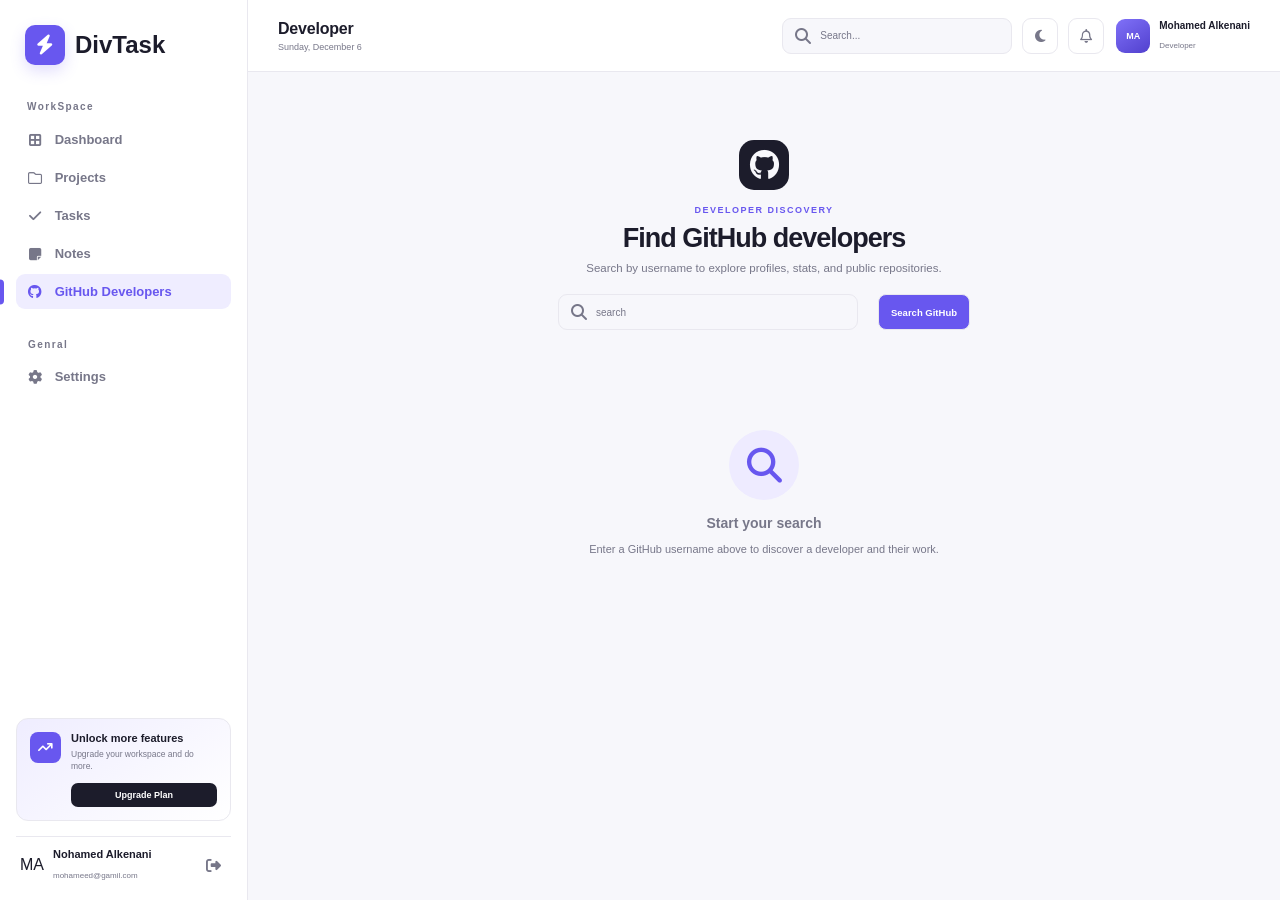
==== commit 8020b487: "End Bulid Dashboard Page , Project Page And Task Page" ====
--- a/developers.html
+++ b/developers.html
@@ -17,7 +17,7 @@
   <body>
     <!--? Start Splach Screen Container -->
 
-    <div class="mobile-overlay"></div>
+    <div class="mobile-ovrelay"></div>
 
     <!--? End Splach Screen Container -->
 
@@ -41,7 +41,7 @@
           Search by username to explore profiles, stats, and public
           repositories.
         </h3>
-        <div class="toolbar">
+        <div class="tolbar">
           <div class="search-box">
             <input type="text" placeholder="search" class="repo-user" />
           </div>
--- a/css/style.css
+++ b/css/style.css
@@ -527,7 +527,7 @@
   border-top: 1px solid var(--border);
 }
 
-.image-profile {
+.imge-profile {
   width: 34px;
   height: 34px;
   min-width: 34px;
@@ -715,11 +715,11 @@
   display: block;
 }
 
-.notifications-list .result {
+.notifications-list .reslut {
   padding: 22px 0 26px;
 }
 
-.notifications-list .result h2 {
+.notifications-list .reslut h2 {
   margin: 0;
   color: var(--muted);
   font-size: 14px;
@@ -1401,7 +1401,7 @@
 
 .badge.Low,
 .badge.state-in-Completed,
-.badge.state-completed {
+.badge.state-complite {
   color: var(--green);
   background: var(--green-soft);
 }
@@ -1442,17 +1442,17 @@
 }
 
 /* Projects Toolbar */
-.toolbar {
+.tolbar {
   display: flex;
   flex-wrap: wrap;
   gap: 20px;
 }
 
-.toolbar .search-box input {
+.tolbar .search-box input {
   width: 300px;
 }
 
-.toolbar button {
+.tolbar button {
   border: 1px solid var(--border);
   background: var(--surface);
   color: var(--muted);
@@ -1461,7 +1461,7 @@
   font-size: 9.5px;
 }
 
-.toolbar button.active {
+.tolbar button.active {
   background: var(--primary-soft);
   color: var(--primary);
   border-color: #cfc8ff;
@@ -1738,7 +1738,7 @@
   gap: 5px;
 }
 
-.table-rows .table-body div .due-day.current {
+.table-rows .table-body div .due-day.crrunt {
   color: var(--red);
 }
 
@@ -1896,19 +1896,19 @@
   margin: 0;
 }
 
-.developers .github-hero .toolbar {
+.developers .github-hero .tolbar {
   margin-top: 20px;
   justify-content: center;
 }
 
-.developers .github-hero .toolbar button {
+.developers .github-hero .tolbar button {
   background-color: var(--primary);
   color: #fff;
   font-weight: bold;
   transition: var(--transition);
 }
 
-.developers .github-hero .toolbar button:hover {
+.developers .github-hero .tolbar button:hover {
   transform: translateY(-2px);
 }
 
@@ -2170,7 +2170,7 @@
   display: none;
 }
 
-.image-profile.has-photo {
+.imge-profile.has-photo {
   background-size: cover;
   background-position: center;
   background-repeat: no-repeat;
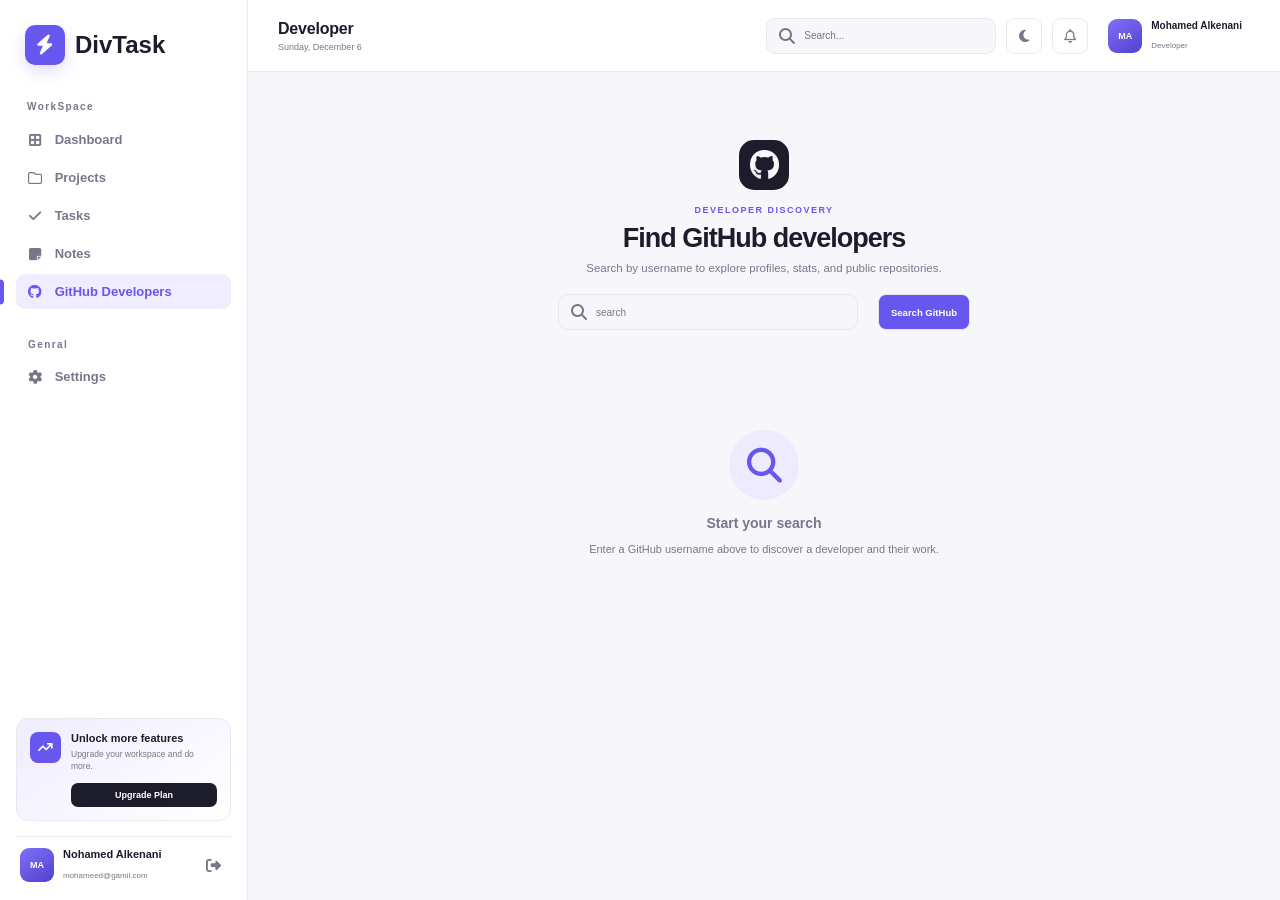
==== commit f40882d8: "Bulid logic Profile Setting And Linked Sidebar Profile Andd Hedaer And Finll Pushing In gitHub" ====
--- a/developers.html
+++ b/developers.html
@@ -17,7 +17,7 @@
   <body>
     <!--? Start Splach Screen Container -->
 
-    <div class="mobile-ovrelay"></div>
+    <div class="mobile-overlay"></div>
 
     <!--? End Splach Screen Container -->
 
--- a/css/style.css
+++ b/css/style.css
@@ -540,6 +540,20 @@
   font-weight: 700;
 }
 
+a.imge-profile {
+  transition: var(--transition);
+}
+
+a.imge-profile:hover {
+  transform: translateY(-2px);
+  box-shadow: 0 0 0 2px var(--primary-soft);
+}
+
+a.imge-profile:focus-visible {
+  outline: 2px solid var(--primary);
+  outline-offset: 2px;
+}
+
 .info-user > div:nth-child(2) {
   flex: 1;
   min-width: 0;
@@ -731,6 +745,19 @@
   align-items: center;
   gap: 9px;
   margin-left: 2px;
+  padding: 5px 8px;
+  border-radius: 10px;
+  cursor: pointer;
+  transition: var(--transition);
+}
+
+.header-user:hover {
+  background: var(--primary-soft);
+}
+
+.header-user:focus-visible {
+  outline: 2px solid var(--primary);
+  outline-offset: 2px;
 }
 
 .header-user .name h2 {
@@ -1469,8 +1496,8 @@
 
 .project .cards {
   display: grid;
-  grid-template-columns: repeat(auto-fill, minmax(290px, 1fr));
-  gap: 14px;
+  grid-template-columns: repeat(auto-fill, minmax(310px, 1fr));
+  gap: 16px;
   margin-top: 50px;
 }
 
@@ -1559,21 +1586,26 @@
 }
 
 /* Project Cards */
-.project .cards > div > .project-card {
-  flex: 1;
-}
-
 .project .cards .project-card {
+  display: flex;
+  flex-direction: column;
+  height: 100%;
+  min-height: 235px;
   background-color: var(--surface);
-  border: 1px var(--border);
+  border: 1px solid var(--border);
   box-shadow: var(--shadow);
   border-radius: 15px;
-  padding: 14px;
+  padding: 17px;
   transition: var(--transition);
 }
 
 .project .cards .project-card:hover {
-  transform: translateY(-2px);
+  transform: translateY(-3px);
+  box-shadow: 0 14px 34px rgba(37, 31, 76, 0.1);
+}
+
+.project .project-card .progress-label {
+  margin-top: auto;
 }
 
 .project .project-card .project-meta {
@@ -1643,6 +1675,7 @@
 
 .project .project-card .open-project {
   width: 100%;
+  display: flex;
   color: var(--primary);
   justify-content: center;
   align-items: center;
@@ -1650,13 +1683,16 @@
   font-size: 9px;
   font-weight: 600;
   background: var(--primary-soft);
-  border-width: 0px;
-  border-style: none;
-  border-color: currentcolor;
-  border-image: none;
+  border: 0;
   border-radius: 8px;
   gap: 4px;
   padding: 8px;
+  transition: var(--transition);
+}
+
+.project .project-card .open-project:hover {
+  background: var(--primary);
+  color: #fff;
 }
 
 /* Tasks Summary */
@@ -1668,7 +1704,8 @@
   margin-top: 50px;
 }
 
-.task-summary .card {
+.task-summary .card,
+.note-summary .card {
   display: flex;
   align-items: center;
   gap: 10px;
@@ -1676,14 +1713,24 @@
   background: var(--surface);
   border: 1px solid var(--border);
   border-radius: 11px;
-}
-
-.task-summary .card .info h3 {
+  transition: var(--transition);
+}
+
+.task-summary .card:hover,
+.note-summary .card:hover {
+  transform: translateY(-2px);
+  border-color: var(--primary);
+}
+
+.task-summary .card .info h3,
+.note-summary .card .info h3 {
   margin: 0 0 5px 0;
   color: var(--text);
-}
-
-.task-summary .card .info p {
+  font-size: 18px;
+}
+
+.task-summary .card .info p,
+.note-summary .card .info p {
   font-size: 10px;
   color: var(--muted);
 }
@@ -1857,6 +1904,7 @@
 }
 
 /* Developers Page */
+
 .developers .github-hero {
   text-align: center;
   margin-top: 40px;
